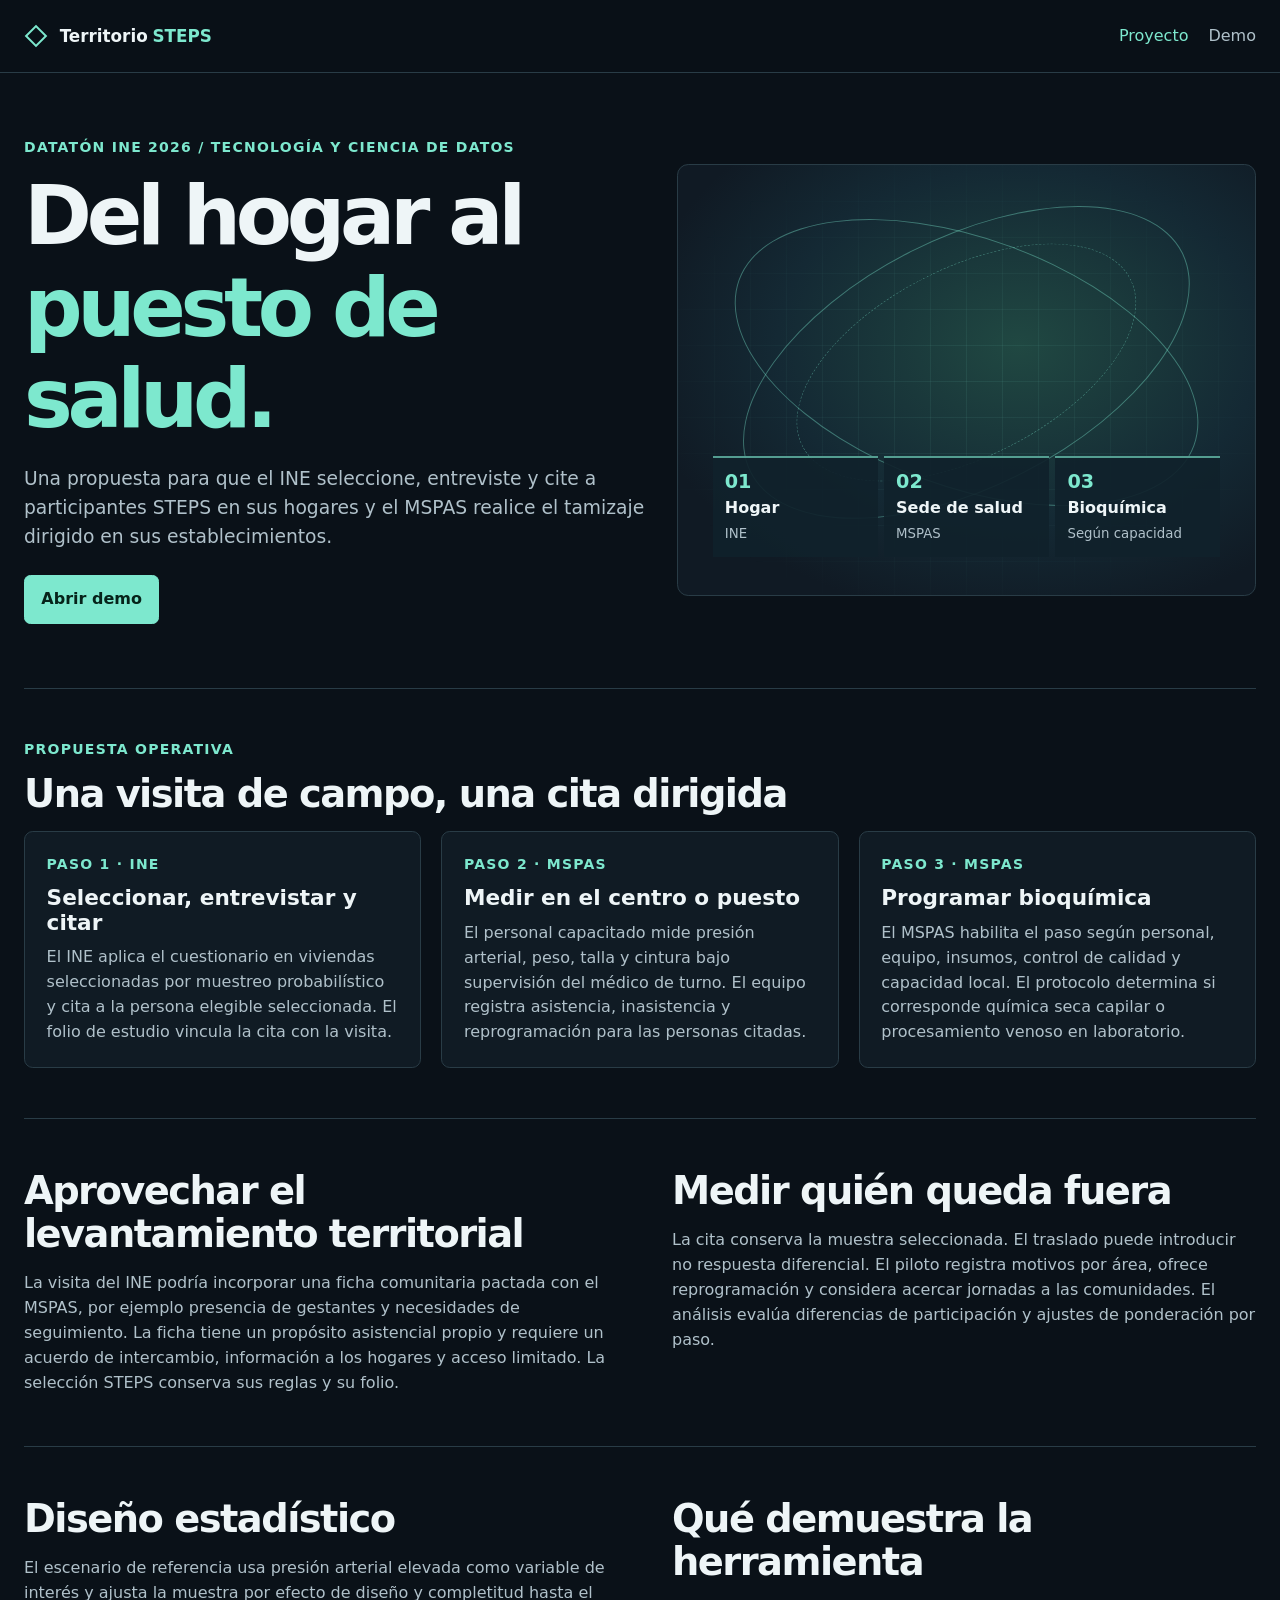
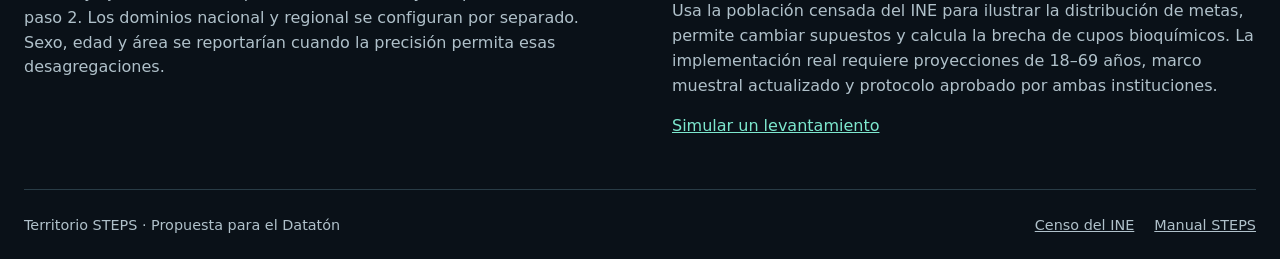
==== index.html @ db604db6 "Implementar prototipo territorial STEPS para el Datatón" ====
<!doctype html>
<html lang="es-GT">
<head>
  <meta charset="utf-8">
  <meta name="viewport" content="width=device-width, initial-scale=1">
  <meta name="description" content="Propuesta de planificación territorial para implementar la encuesta STEPS en Guatemala con el INE y el MSPAS.">
  <title>Territorio STEPS · Proyecto</title>
  <link rel="stylesheet" href="./assets/site.css">
</head>
<body>
  <header class="site-header"><nav class="nav wrap" aria-label="Navegación principal">
    <a class="brand" href="./index.html"><span class="brand-mark" aria-hidden="true"></span>Territorio <strong>STEPS</strong></a>
    <div class="nav-links"><a href="./index.html" aria-current="page">Proyecto</a><a href="./demo.html">Demo</a></div>
  </nav></header>
  <main>
    <section class="hero wrap">
      <div class="hero-copy">
        <p class="eyebrow">Datatón INE 2026 / Tecnología y ciencia de datos</p>
        <h1>Del hogar al<br><em>puesto de salud.</em></h1>
        <p>Una propuesta para que el INE seleccione, entreviste y cite a participantes STEPS en sus hogares y el MSPAS realice el tamizaje dirigido en sus establecimientos.</p>
        <a class="button" href="./demo.html">Abrir demo</a>
      </div>
      <div class="hero-visual" aria-hidden="true">
        <div class="orbit orbit-1"></div><div class="orbit orbit-2"></div><div class="orbit orbit-3"></div>
        <div class="hero-route">
          <div><span>01</span><b>Hogar</b><small>INE</small></div>
          <div><span>02</span><b>Sede de salud</b><small>MSPAS</small></div>
          <div><span>03</span><b>Bioquímica</b><small>Según capacidad</small></div>
        </div>
      </div>
    </section>

    <section class="section wrap" aria-labelledby="flujo">
      <p class="eyebrow">Propuesta operativa</p>
      <h2 id="flujo">Una visita de campo, una cita dirigida</h2>
      <div class="steps">
        <article><p class="eyebrow">Paso 1 · INE</p><h3>Seleccionar, entrevistar y citar</h3><p>El INE aplica el cuestionario en viviendas seleccionadas por muestreo probabilístico y cita a la persona elegible seleccionada. El folio de estudio vincula la cita con la visita.</p></article>
        <article><p class="eyebrow">Paso 2 · MSPAS</p><h3>Medir en el centro o puesto</h3><p>El personal capacitado mide presión arterial, peso, talla y cintura bajo supervisión del médico de turno. El equipo registra asistencia, inasistencia y reprogramación para las personas citadas.</p></article>
        <article><p class="eyebrow">Paso 3 · MSPAS</p><h3>Programar bioquímica</h3><p>El MSPAS habilita el paso según personal, equipo, insumos, control de calidad y capacidad local. El protocolo determina si corresponde química seca capilar o procesamiento venoso en laboratorio.</p></article>
      </div>
    </section>

    <section class="section wrap split" aria-label="Condiciones del piloto">
      <article><h2>Aprovechar el levantamiento territorial</h2><p>La visita del INE podría incorporar una ficha comunitaria pactada con el MSPAS, por ejemplo presencia de gestantes y necesidades de seguimiento. La ficha tiene un propósito asistencial propio y requiere un acuerdo de intercambio, información a los hogares y acceso limitado. La selección STEPS conserva sus reglas y su folio.</p></article>
      <article><h2>Medir quién queda fuera</h2><p>La cita conserva la muestra seleccionada. El traslado puede introducir no respuesta diferencial. El piloto registra motivos por área, ofrece reprogramación y considera acercar jornadas a las comunidades. El análisis evalúa diferencias de participación y ajustes de ponderación por paso.</p></article>
    </section>

    <section class="section wrap split" aria-label="Diseño estadístico y alcance">
      <article><h2>Diseño estadístico</h2><p>El escenario de referencia usa presión arterial elevada como variable de interés y ajusta la muestra por efecto de diseño y completitud hasta el paso 2. Los dominios nacional y regional se configuran por separado. Sexo, edad y área se reportarían cuando la precisión permita esas desagregaciones.</p></article>
      <article><h2>Qué demuestra la herramienta</h2><p>Usa la población censada del INE para ilustrar la distribución de metas, permite cambiar supuestos y calcula la brecha de cupos bioquímicos. La implementación real requiere proyecciones de 18–69 años, marco muestral actualizado y protocolo aprobado por ambas instituciones.</p><a class="text-link" href="./demo.html">Simular un levantamiento</a></article>
    </section>
  </main>
  <footer class="footer wrap"><span>Territorio STEPS · Propuesta para el Datatón</span><div><a href="https://www.ine.gob.gt/censo-poblacion/">Censo del INE</a><a href="https://www.who.int/teams/noncommunicable-diseases/surveillance/systems-tools/steps/manuals">Manual STEPS</a></div></footer>
</body>
</html>
---- assets/site.css ----
:root {
  color-scheme: dark;
  --bg: #0a1118;
  --panel: #101b24;
  --text: #eef5f7;
  --muted: #b0c1ca;
  --accent: #7de8ce;
  --line: #293c46;
  --max: 1240px;
  font: 16px/1.55 "Inter", system-ui, sans-serif;
}
* { box-sizing: border-box; }
[hidden] { display: none !important; }
body { margin: 0; color: var(--text); background: var(--bg); }
a { color: inherit; }
button, input, select { font: inherit; }
button { cursor: pointer; }
button:disabled { opacity: .5; cursor: default; }
:focus-visible { outline: 2px solid var(--accent); outline-offset: 4px; }
.wrap { width: min(var(--max), calc(100% - 3rem)); margin-inline: auto; }
.site-header {
  position: sticky; top: 0; z-index: 2; border-bottom: 1px solid var(--line);
  background: rgb(10 17 24 / .89); backdrop-filter: blur(16px);
}
.nav { min-height: 4.5rem; display: flex; align-items: center; justify-content: space-between; gap: 1rem; }
.brand { display: inline-flex; align-items: center; gap: .3rem; font-size: 1.05rem; font-weight: 600; text-decoration: none; }
.brand strong { color: var(--accent); }
.brand-mark { width: 1rem; height: 1rem; border: 2px solid var(--accent); transform: rotate(45deg); margin-inline: .28rem .65rem; }
.nav-links, .footer div { display: flex; gap: 1.25rem; flex-wrap: wrap; }
.nav-links a { color: var(--muted); text-decoration: none; }
.nav-links a:hover, .nav-links [aria-current], .text-link, .note a { color: var(--accent); }
.hero { display: grid; grid-template-columns: 1fr .92fr; min-height: 34rem; align-items: center; gap: 1.5rem; padding-block: 4rem; }
.hero-copy { z-index: 1; }
.eyebrow { color: var(--accent); text-transform: uppercase; font-size: .875rem; letter-spacing: .09em; font-weight: 700; margin: 0 0 .7rem; }
h1, h2, h3, p { margin-top: 0; }
h1, h2, h3 { line-height: 1.12; }
h1 { font-size: clamp(2.45rem, 6.4vw, 5.65rem); letter-spacing: -.065em; margin-bottom: 1.15rem; }
h1 em { font-style: normal; color: var(--accent); }
h2 { font-size: clamp(1.45rem, 3vw, 2.45rem); letter-spacing: -.04em; margin-bottom: 1rem; }
h3 { font-size: 1.35rem; margin-bottom: .65rem; }
p { color: var(--muted); }
.hero-copy > p:not(.eyebrow) { font-size: 1.17rem; max-width: 40rem; margin-bottom: 1.5rem; }
.button, .secondary {
  display: inline-flex; justify-content: center; align-items: center; font-weight: 700;
  padding: .7rem 1.02rem; min-height: 2.75rem; border-radius: .4rem; text-decoration: none;
}
.button { background: var(--accent); border: 1px solid var(--accent); color: #06231a; }
.button:hover:not(:disabled) { background: #a5f6e3; }
.secondary { border: 1px solid #4b626d; color: var(--text); background: #15232d; font-size: .9rem; }
.secondary:hover, .secondary[aria-pressed="true"] { border-color: var(--accent); color: var(--accent); }
.hero-visual {
  min-height: 27rem; position: relative; overflow: hidden; border-radius: .7rem; border: 1px solid var(--line);
  background: radial-gradient(ellipse at 59% 42%, #204842 0%, #142934 50%, #101a24 79%);
  isolation: isolate;
}
.hero-visual::before {
  position: absolute; inset: 0; content: ""; opacity: .58;
  background-image: linear-gradient(#77d9c42a 1px, transparent 1px), linear-gradient(90deg, #77d9c42a 1px, transparent 1px);
  background-size: 2.25rem 2.25rem;
  mask-image: radial-gradient(ellipse, black, transparent 82%);
}
.orbit { position: absolute; border: 1px solid #7de8ce65; width: 84%; height: 58%; left: 8%; top: 17%; border-radius: 50%; transform: rotate(-27deg); }
.orbit-2 { transform: rotate(20deg); }
.orbit-3 { transform: rotate(-27deg) scale(.76); border-style: dashed; }
.hero-route { position: absolute; inset: auto 6% 9%; display: grid; grid-template-columns: repeat(3, 1fr); gap: .4rem; }
.hero-route > div { display: grid; align-content: start; gap: .2rem; padding: .75rem; border-top: 2px solid #7de8cea0; background: #10212be8; }
.hero-route span { color: var(--accent); font: 700 1.2rem system-ui, sans-serif; }
.hero-route small { color: var(--muted); }
.section { border-top: 1px solid var(--line); padding-block: 3.15rem; }
.steps, .split { display: grid; gap: 1.25rem; }
.steps { grid-template-columns: repeat(3, 1fr); }
.split { grid-template-columns: repeat(2, 1fr); gap: clamp(1.5rem, 5vw, 4rem); }
.steps article { padding: 1.35rem; border: 1px solid var(--line); border-radius: .55rem; background: var(--panel); }
.steps article p:last-child, .split article p:last-child { margin-bottom: 0; }
.footer { padding-block: 1.45rem; border-top: 1px solid var(--line); display: flex; flex-wrap: wrap; justify-content: space-between; gap: .75rem; color: var(--muted); font-size: .9rem; }
.demo { padding-block: 2.5rem 3rem; }
.demo-header { display: flex; align-items: flex-end; justify-content: space-between; gap: 1rem; margin-bottom: 1.35rem; }
.demo-header h1 { font-size: clamp(2.1rem, 5vw, 3.7rem); margin-bottom: .4rem; }
.demo-header p:last-child { margin-bottom: 0; }
.dashboard { display: grid; grid-template-columns: minmax(17rem, .72fr) minmax(0, 1.8fr); align-items: start; gap: 1rem; }
.workspace { display: grid; gap: 1rem; }
.panel { border: 1px solid var(--line); border-radius: .6rem; background: var(--panel); padding: 1.15rem; }
.panel h2 { font-size: 1.5rem; }
.panel-heading { display: flex; justify-content: space-between; align-items: flex-start; gap: .8rem; }
.panel-heading .eyebrow { margin-bottom: .25rem; }
form { display: grid; gap: .85rem; }
form > .secondary { justify-self: start; }
fieldset { min-inline-size: 0; display: grid; gap: .7rem; margin: 0; padding: .7rem; border: 1px solid var(--line); border-radius: .35rem; }
legend { color: var(--accent); padding-inline: .3rem; font-weight: 650; font-size: .9rem; }
label { display: grid; gap: .24rem; font-size: .9rem; }
input, select { width: 100%; min-width: 0; min-height: 2.4rem; border: 1px solid #4b626d; border-radius: .3rem; background: #0a141c; color: var(--text); padding: .4rem .55rem; }
.form-grid { display: grid; grid-template-columns: repeat(auto-fit, minmax(min(7rem, 100%), 1fr)); gap: .6rem; align-items: end; }
.note { font-size: .88rem; margin-bottom: 0; }
.form-error { color: #ffb9ab; margin-bottom: 0; }
.region-grid {
  display: grid; grid-template-columns: repeat(4, minmax(0, 1fr)); gap: .45rem; padding: .8rem;
  grid-template-areas: ". . peten peten" "noroccidente noroccidente norte nororiente"
    "suroccidente central metropolitana nororiente" "suroccidente central suroriente suroriente";
  border-radius: .38rem; border: 1px solid var(--line); margin-bottom: .65rem;
  background: radial-gradient(ellipse at 25% 70%, #1a3737, #0b1923 75%);
}
.region-grid button {
  padding: .55rem .36rem; min-height: 3.4rem; color: var(--text); text-align: left; overflow-wrap: anywhere;
  background: #223943; border: 1px solid #587076; border-radius: .4rem;
}
.region-grid button span { display: block; color: #c6d9dd; font-size: .83rem; }
.region-grid button strong { font-size: .9rem; }
.region-grid button:hover, .region-grid [aria-pressed="true"] { background: #254f49; border-color: var(--accent); }
.metrics { display: grid; grid-template-columns: repeat(3, 1fr); gap: .6rem; margin-top: .85rem; }
.metrics div { display: grid; align-content: start; padding: .65rem; background: #0b151e; border-radius: .35rem; border: 1px solid var(--line); }
.metrics span { color: var(--muted); font-size: .89rem; }
.metrics strong { color: var(--accent); font-size: clamp(1.06rem, 3vw, 1.85rem); overflow-wrap: anywhere; font-variant-numeric: tabular-nums; }
.funnel { padding-left: 0; list-style: none; margin: 1rem 0 .65rem; }
.funnel li { margin-bottom: .38rem; }
.funnel li div { display: flex; justify-content: space-between; align-items: end; gap: .75rem; font-size: .9rem; }
progress { display: block; appearance: none; -webkit-appearance: none; width: 100%; height: .55rem; margin-top: .24rem; border: 0; border-radius: .5rem; overflow: hidden; background: #263843; color: var(--accent); }
progress::-webkit-progress-bar { background: #263843; }
progress::-webkit-progress-value { background: var(--accent); }
progress::-moz-progress-bar { background: var(--accent); }
@media (max-width: 820px) {
  .hero, .dashboard { grid-template-columns: 1fr; }
  .hero { min-height: auto; }
  .hero-visual { min-height: 18rem; }
  .steps { grid-template-columns: 1fr; }
}
@media (max-width: 520px) {
  .wrap { width: calc(100% - 1.5rem); }
  .hero, .section { padding-block: 2.2rem; }
  .split { grid-template-columns: 1fr; }
  .demo-header { align-items: flex-start; flex-direction: column; }
  .panel-heading { flex-wrap: wrap; }
  .region-grid { padding: .45rem; grid-template-columns: repeat(2, minmax(0, 1fr)); grid-template-areas: "peten peten" "noroccidente norte" "suroccidente nororiente" "central metropolitana" "suroriente suroriente"; }
  .nav-links { gap: .7rem; }
  .hero-route > div { padding: .48rem; }
}
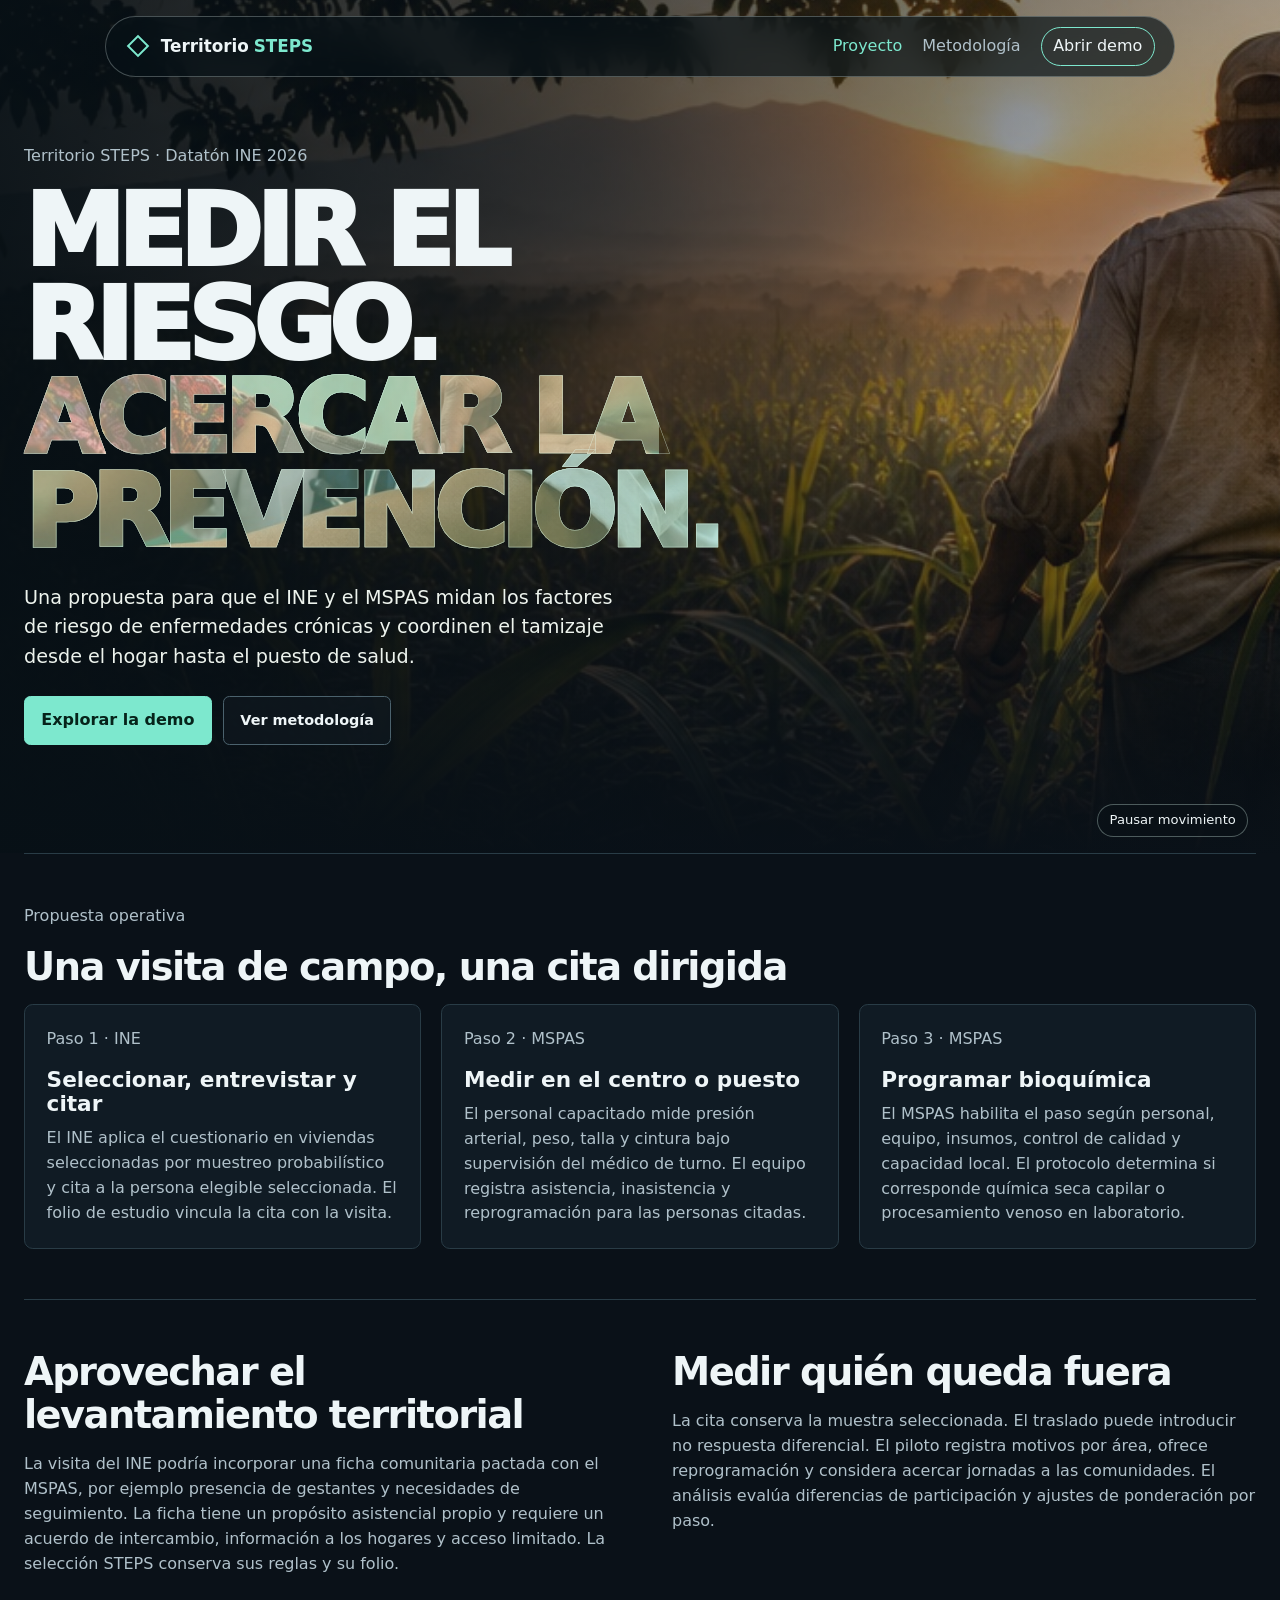
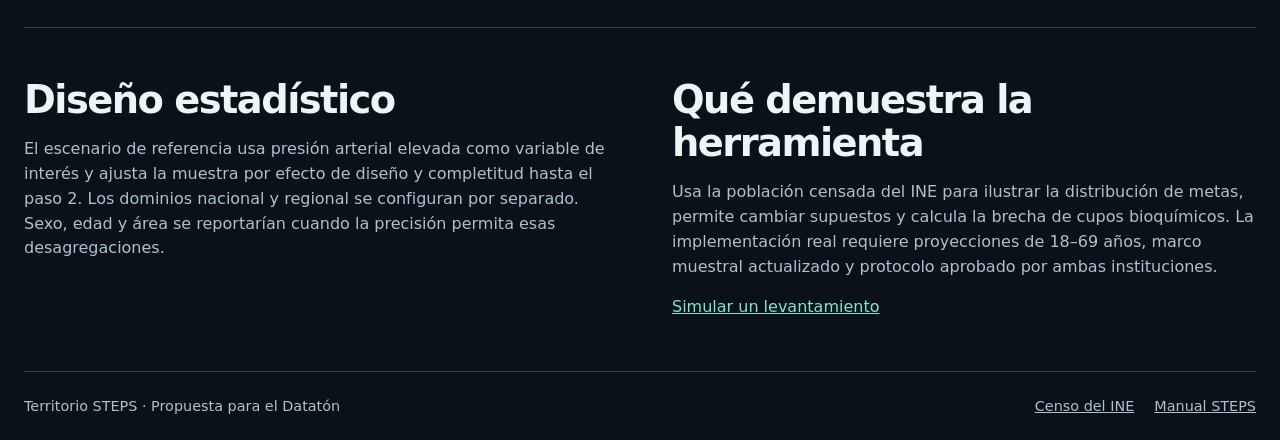
==== commit a6f2f9cc: "Actualizar portada animada y mapa regional interactivo" ====
--- a/index.html
+++ b/index.html
@@ -6,28 +6,24 @@
   <meta name="description" content="Propuesta de planificación territorial para implementar la encuesta STEPS en Guatemala con el INE y el MSPAS.">
   <title>Territorio STEPS · Proyecto</title>
   <link rel="stylesheet" href="./assets/site.css">
+  <link rel="preload" as="image" href="./assets/hero-field.jpg">
+  <script src="./assets/landing.js" defer></script>
 </head>
-<body>
+<body class="landing">
   <header class="site-header"><nav class="nav wrap" aria-label="Navegación principal">
     <a class="brand" href="./index.html"><span class="brand-mark" aria-hidden="true"></span>Territorio <strong>STEPS</strong></a>
-    <div class="nav-links"><a href="./index.html" aria-current="page">Proyecto</a><a href="./demo.html">Demo</a></div>
+    <div class="nav-links"><a href="./index.html" aria-current="page">Proyecto</a><a href="#flujo">Metodología</a><a class="nav-cta" href="./demo.html">Abrir demo</a></div>
   </nav></header>
   <main>
-    <section class="hero wrap">
-      <div class="hero-copy">
-        <p class="eyebrow">Datatón INE 2026 / Tecnología y ciencia de datos</p>
-        <h1>Del hogar al<br><em>puesto de salud.</em></h1>
-        <p>Una propuesta para que el INE seleccione, entreviste y cite a participantes STEPS en sus hogares y el MSPAS realice el tamizaje dirigido en sus establecimientos.</p>
-        <a class="button" href="./demo.html">Abrir demo</a>
+    <section class="hero" aria-labelledby="hero-title">
+      <div class="hero-scene" aria-hidden="true"></div>
+      <div class="hero-copy wrap">
+        <p class="eyebrow">Territorio STEPS · Datatón INE 2026</p>
+        <h1 id="hero-title">Medir el riesgo.<br><em>Acercar la prevención.</em></h1>
+        <p>Una propuesta para que el INE y el MSPAS midan los factores de riesgo de enfermedades crónicas y coordinen el tamizaje desde el hogar hasta el puesto de salud.</p>
+        <div class="hero-actions"><a class="button" href="./demo.html">Explorar la demo</a><a class="secondary" href="#flujo">Ver metodología</a></div>
       </div>
-      <div class="hero-visual" aria-hidden="true">
-        <div class="orbit orbit-1"></div><div class="orbit orbit-2"></div><div class="orbit orbit-3"></div>
-        <div class="hero-route">
-          <div><span>01</span><b>Hogar</b><small>INE</small></div>
-          <div><span>02</span><b>Sede de salud</b><small>MSPAS</small></div>
-          <div><span>03</span><b>Bioquímica</b><small>Según capacidad</small></div>
-        </div>
-      </div>
+      <button class="motion-toggle" type="button" aria-pressed="false">Pausar movimiento</button>
     </section>
 
     <section class="section wrap" aria-labelledby="flujo">
--- a/assets/site.css
+++ b/assets/site.css
@@ -29,13 +29,9 @@
 .nav-links, .footer div { display: flex; gap: 1.25rem; flex-wrap: wrap; }
 .nav-links a { color: var(--muted); text-decoration: none; }
 .nav-links a:hover, .nav-links [aria-current], .text-link, .note a { color: var(--accent); }
-.hero { display: grid; grid-template-columns: 1fr .92fr; min-height: 34rem; align-items: center; gap: 1.5rem; padding-block: 4rem; }
-.hero-copy { z-index: 1; }
-.eyebrow { color: var(--accent); text-transform: uppercase; font-size: .875rem; letter-spacing: .09em; font-weight: 700; margin: 0 0 .7rem; }
 h1, h2, h3, p { margin-top: 0; }
 h1, h2, h3 { line-height: 1.12; }
 h1 { font-size: clamp(2.45rem, 6.4vw, 5.65rem); letter-spacing: -.065em; margin-bottom: 1.15rem; }
-h1 em { font-style: normal; color: var(--accent); }
 h2 { font-size: clamp(1.45rem, 3vw, 2.45rem); letter-spacing: -.04em; margin-bottom: 1rem; }
 h3 { font-size: 1.35rem; margin-bottom: .65rem; }
 p { color: var(--muted); }
@@ -48,24 +44,57 @@
 .button:hover:not(:disabled) { background: #a5f6e3; }
 .secondary { border: 1px solid #4b626d; color: var(--text); background: #15232d; font-size: .9rem; }
 .secondary:hover, .secondary[aria-pressed="true"] { border-color: var(--accent); color: var(--accent); }
-.hero-visual {
-  min-height: 27rem; position: relative; overflow: hidden; border-radius: .7rem; border: 1px solid var(--line);
-  background: radial-gradient(ellipse at 59% 42%, #204842 0%, #142934 50%, #101a24 79%);
-  isolation: isolate;
+.landing .site-header {
+  position: fixed; inset: 1rem 0 auto; background: transparent; border: 0; backdrop-filter: none;
 }
-.hero-visual::before {
-  position: absolute; inset: 0; content: ""; opacity: .58;
-  background-image: linear-gradient(#77d9c42a 1px, transparent 1px), linear-gradient(90deg, #77d9c42a 1px, transparent 1px);
-  background-size: 2.25rem 2.25rem;
-  mask-image: radial-gradient(ellipse, black, transparent 82%);
+.landing .nav {
+  width: min(1070px, calc(100% - 2rem)); min-height: 3.8rem; padding-inline: 1.2rem;
+  border: 1px solid #e7f6f245; border-radius: 3rem; background: #071117ac; backdrop-filter: blur(16px);
 }
-.orbit { position: absolute; border: 1px solid #7de8ce65; width: 84%; height: 58%; left: 8%; top: 17%; border-radius: 50%; transform: rotate(-27deg); }
-.orbit-2 { transform: rotate(20deg); }
-.orbit-3 { transform: rotate(-27deg) scale(.76); border-style: dashed; }
-.hero-route { position: absolute; inset: auto 6% 9%; display: grid; grid-template-columns: repeat(3, 1fr); gap: .4rem; }
-.hero-route > div { display: grid; align-content: start; gap: .2rem; padding: .75rem; border-top: 2px solid #7de8cea0; background: #10212be8; }
-.hero-route span { color: var(--accent); font: 700 1.2rem system-ui, sans-serif; }
-.hero-route small { color: var(--muted); }
+.nav-cta { border: 1px solid var(--accent); color: var(--text) !important; padding: .36rem .72rem; border-radius: 2rem; }
+.landing .nav-links { align-items: center; }
+.hero {
+  display: flex; align-items: flex-end; min-height: 90svh; position: relative; isolation: isolate;
+  overflow: hidden; padding-block: 9rem clamp(5.5rem, 12vh, 9rem); background: #121c19;
+}
+.hero-scene {
+  position: absolute; z-index: -2; inset: -5%; background: #4a4830 url('./hero-field.jpg') 63% center / cover no-repeat;
+  animation: landscape-drift 24s ease-in-out infinite alternate;
+}
+.hero::before {
+  content: ""; position: absolute; z-index: -1; inset: 0;
+  background: linear-gradient(90deg, #071016e8 0%, #0810179e 47%, #08101725 100%),
+    linear-gradient(0deg, #0a1118 0%, transparent 52%, #07101744 100%);
+}
+.hero h1 {
+  font-weight: 1000; text-transform: uppercase; font-size: clamp(2.45rem, 7.8vw, 7.1rem);
+  line-height: .94; letter-spacing: -.064em; margin-bottom: 1.4rem; max-width: 12ch;
+}
+.hero h1 em { font-style: normal; color: #a3e6cb; }
+@supports (background-clip: text) or (-webkit-background-clip: text) {
+  .hero h1 em {
+    background: linear-gradient(100deg, #fff8d48a, #69f0c84d), url('./hero-clinic.jpg') 62% 42% / 140% auto no-repeat, #a3e6cb;
+    -webkit-background-clip: text; background-clip: text; color: transparent;
+    -webkit-text-stroke: .5px #e8fff0a0;
+    animation: title-drift 18s ease-in-out infinite alternate;
+  }
+}
+.hero-copy > p:not(.eyebrow) { color: #edf3ed; font-size: clamp(1rem, 2vw, 1.2rem); max-width: 38rem; margin-bottom: 1.5rem; }
+.hero-actions { display: flex; gap: .7rem; flex-wrap: wrap; }
+.hero-actions .secondary { background: #101820aa; }
+.motion-toggle {
+  position: absolute; bottom: 1rem; right: clamp(.75rem, 3vw, 2rem);
+  border: 1px solid #9aada97a; border-radius: 2rem; padding: .33rem .7rem; background: #0a1118a8;
+  color: var(--text); font-size: .82rem;
+}
+.motion-paused .hero-scene, .motion-paused h1 em { animation-play-state: paused; }
+@keyframes landscape-drift { from { transform: scale(1); } to { transform: scale(1.13) translate(-1.5%, .5%); } }
+@keyframes title-drift { from { background-position: 0 0, 62% 39%, 0 0; } to { background-position: 0 0, 25% 67%, 0 0; } }
+@media (prefers-reduced-motion: reduce) {
+  .hero-scene, .hero h1 em { animation: none; }
+  .motion-toggle { display: none; }
+}
+.landing #flujo { scroll-margin-top: 5rem; }
 .section { border-top: 1px solid var(--line); padding-block: 3.15rem; }
 .steps, .split { display: grid; gap: 1.25rem; }
 .steps { grid-template-columns: repeat(3, 1fr); }
@@ -92,19 +121,30 @@
 .form-grid { display: grid; grid-template-columns: repeat(auto-fit, minmax(min(7rem, 100%), 1fr)); gap: .6rem; align-items: end; }
 .note { font-size: .88rem; margin-bottom: 0; }
 .form-error { color: #ffb9ab; margin-bottom: 0; }
-.region-grid {
-  display: grid; grid-template-columns: repeat(4, minmax(0, 1fr)); gap: .45rem; padding: .8rem;
-  grid-template-areas: ". . peten peten" "noroccidente noroccidente norte nororiente"
-    "suroccidente central metropolitana nororiente" "suroccidente central suroriente suroriente";
-  border-radius: .38rem; border: 1px solid var(--line); margin-bottom: .65rem;
-  background: radial-gradient(ellipse at 25% 70%, #1a3737, #0b1923 75%);
+.map-layout { display: grid; grid-template-columns: minmax(0, 1fr) minmax(8.5rem, .44fr); gap: .65rem; margin-bottom: .65rem; }
+.map-surface {
+  display: grid; align-items: center; min-width: 0; overflow: hidden; padding: .45rem;
+  border: 1px solid var(--line); border-radius: .45rem;
+  background: radial-gradient(ellipse, #213a43, #0b1923 76%);
 }
+#region-map { display: block; width: 100%; height: auto; }
+#map-depth { fill: #29434e; stroke: #29434e; stroke-width: 2; }
+.map-region { cursor: pointer; outline: none; }
+.map-region path { fill: url('#region-fill'); stroke: #163239; stroke-width: 1.5; stroke-linejoin: round; }
+.map-region text {
+  fill: #10242b; font-size: 17px; font-weight: 800; text-anchor: middle;
+  dominant-baseline: central; pointer-events: none;
+}
+.map-region:hover path, .map-region:focus-visible path { fill: #c3efdb; stroke: #173a39; stroke-width: 2.5; }
+.map-region[aria-pressed="true"] path { fill: #7de8ce; stroke: #eafff8; stroke-width: 2; }
+.region-grid { display: grid; gap: .33rem; align-content: center; }
 .region-grid button {
-  padding: .55rem .36rem; min-height: 3.4rem; color: var(--text); text-align: left; overflow-wrap: anywhere;
-  background: #223943; border: 1px solid #587076; border-radius: .4rem;
+  display: flex; align-items: center; gap: .45rem; padding: .33rem .45rem; min-height: 2.2rem;
+  color: var(--text); text-align: left; overflow-wrap: anywhere;
+  background: #162833; border: 1px solid #405a63; border-radius: .35rem;
 }
-.region-grid button span { display: block; color: #c6d9dd; font-size: .83rem; }
-.region-grid button strong { font-size: .9rem; }
+.region-grid button span { flex: 0 0 2ch; color: #c6d9dd; font-size: .8rem; }
+.region-grid button strong { font-size: .85rem; }
 .region-grid button:hover, .region-grid [aria-pressed="true"] { background: #254f49; border-color: var(--accent); }
 .metrics { display: grid; grid-template-columns: repeat(3, 1fr); gap: .6rem; margin-top: .85rem; }
 .metrics div { display: grid; align-content: start; padding: .65rem; background: #0b151e; border-radius: .35rem; border: 1px solid var(--line); }
@@ -118,18 +158,19 @@
 progress::-webkit-progress-value { background: var(--accent); }
 progress::-moz-progress-bar { background: var(--accent); }
 @media (max-width: 820px) {
-  .hero, .dashboard { grid-template-columns: 1fr; }
-  .hero { min-height: auto; }
-  .hero-visual { min-height: 18rem; }
+  .dashboard { grid-template-columns: 1fr; }
   .steps { grid-template-columns: 1fr; }
 }
 @media (max-width: 520px) {
   .wrap { width: calc(100% - 1.5rem); }
-  .hero, .section { padding-block: 2.2rem; }
+  .section { padding-block: 2.2rem; }
+  .hero { min-height: 84svh; padding-block: 7rem 5rem; }
+  .hero-scene { background-position: 65% center; }
+  .landing .nav-links a:not(.nav-cta) { display: none; }
   .split { grid-template-columns: 1fr; }
   .demo-header { align-items: flex-start; flex-direction: column; }
   .panel-heading { flex-wrap: wrap; }
-  .region-grid { padding: .45rem; grid-template-columns: repeat(2, minmax(0, 1fr)); grid-template-areas: "peten peten" "noroccidente norte" "suroccidente nororiente" "central metropolitana" "suroriente suroriente"; }
+  .map-layout { grid-template-columns: 1fr; }
+  .region-grid { grid-template-columns: repeat(2, minmax(0, 1fr)); }
   .nav-links { gap: .7rem; }
-  .hero-route > div { padding: .48rem; }
 }
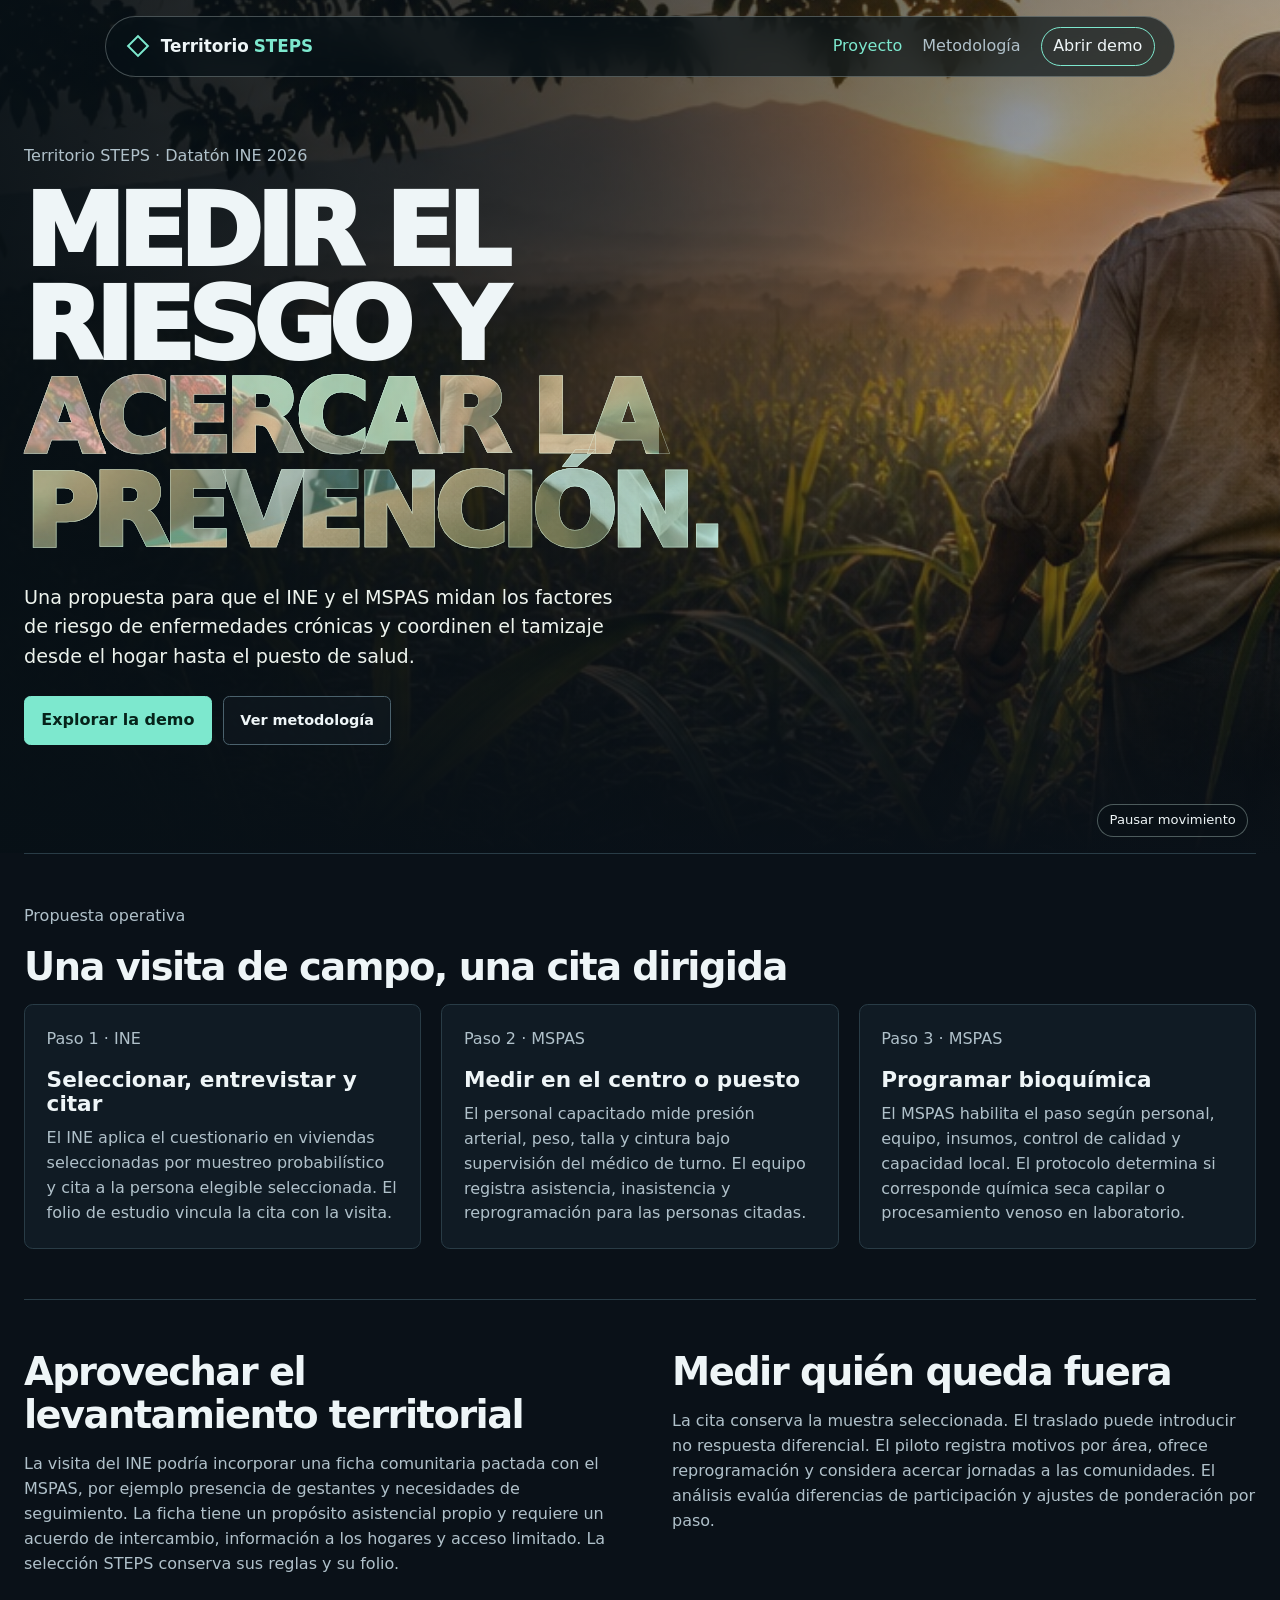
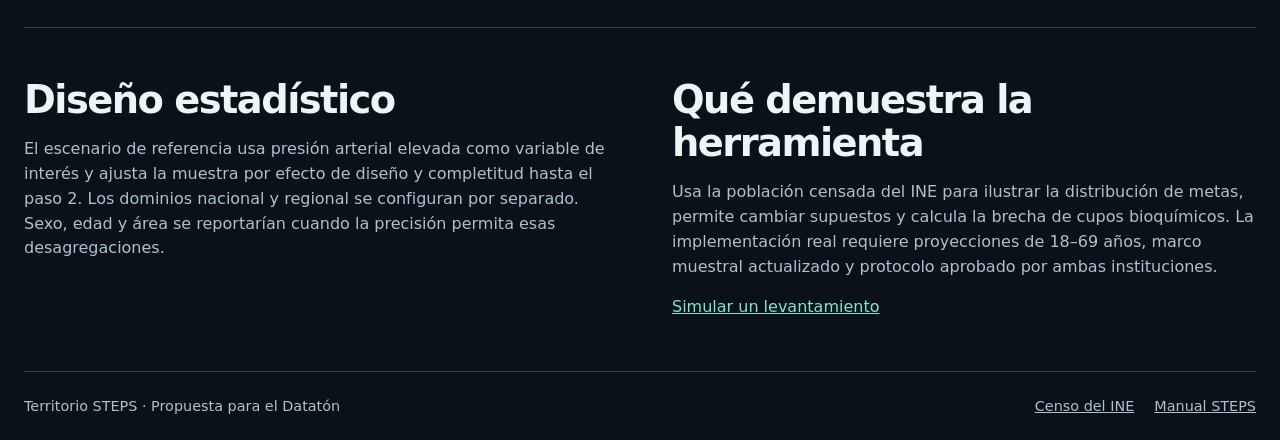
==== commit 8ee8e70f: "Actualizar el mensaje de bienvenida" ====
--- a/index.html
+++ b/index.html
@@ -19,7 +19,7 @@
       <div class="hero-scene" aria-hidden="true"></div>
       <div class="hero-copy wrap">
         <p class="eyebrow">Territorio STEPS · Datatón INE 2026</p>
-        <h1 id="hero-title">Medir el riesgo.<br><em>Acercar la prevención.</em></h1>
+        <h1 id="hero-title">Medir el riesgo y <br><em>acercar la prevención.</em></h1>
         <p>Una propuesta para que el INE y el MSPAS midan los factores de riesgo de enfermedades crónicas y coordinen el tamizaje desde el hogar hasta el puesto de salud.</p>
         <div class="hero-actions"><a class="button" href="./demo.html">Explorar la demo</a><a class="secondary" href="#flujo">Ver metodología</a></div>
       </div>
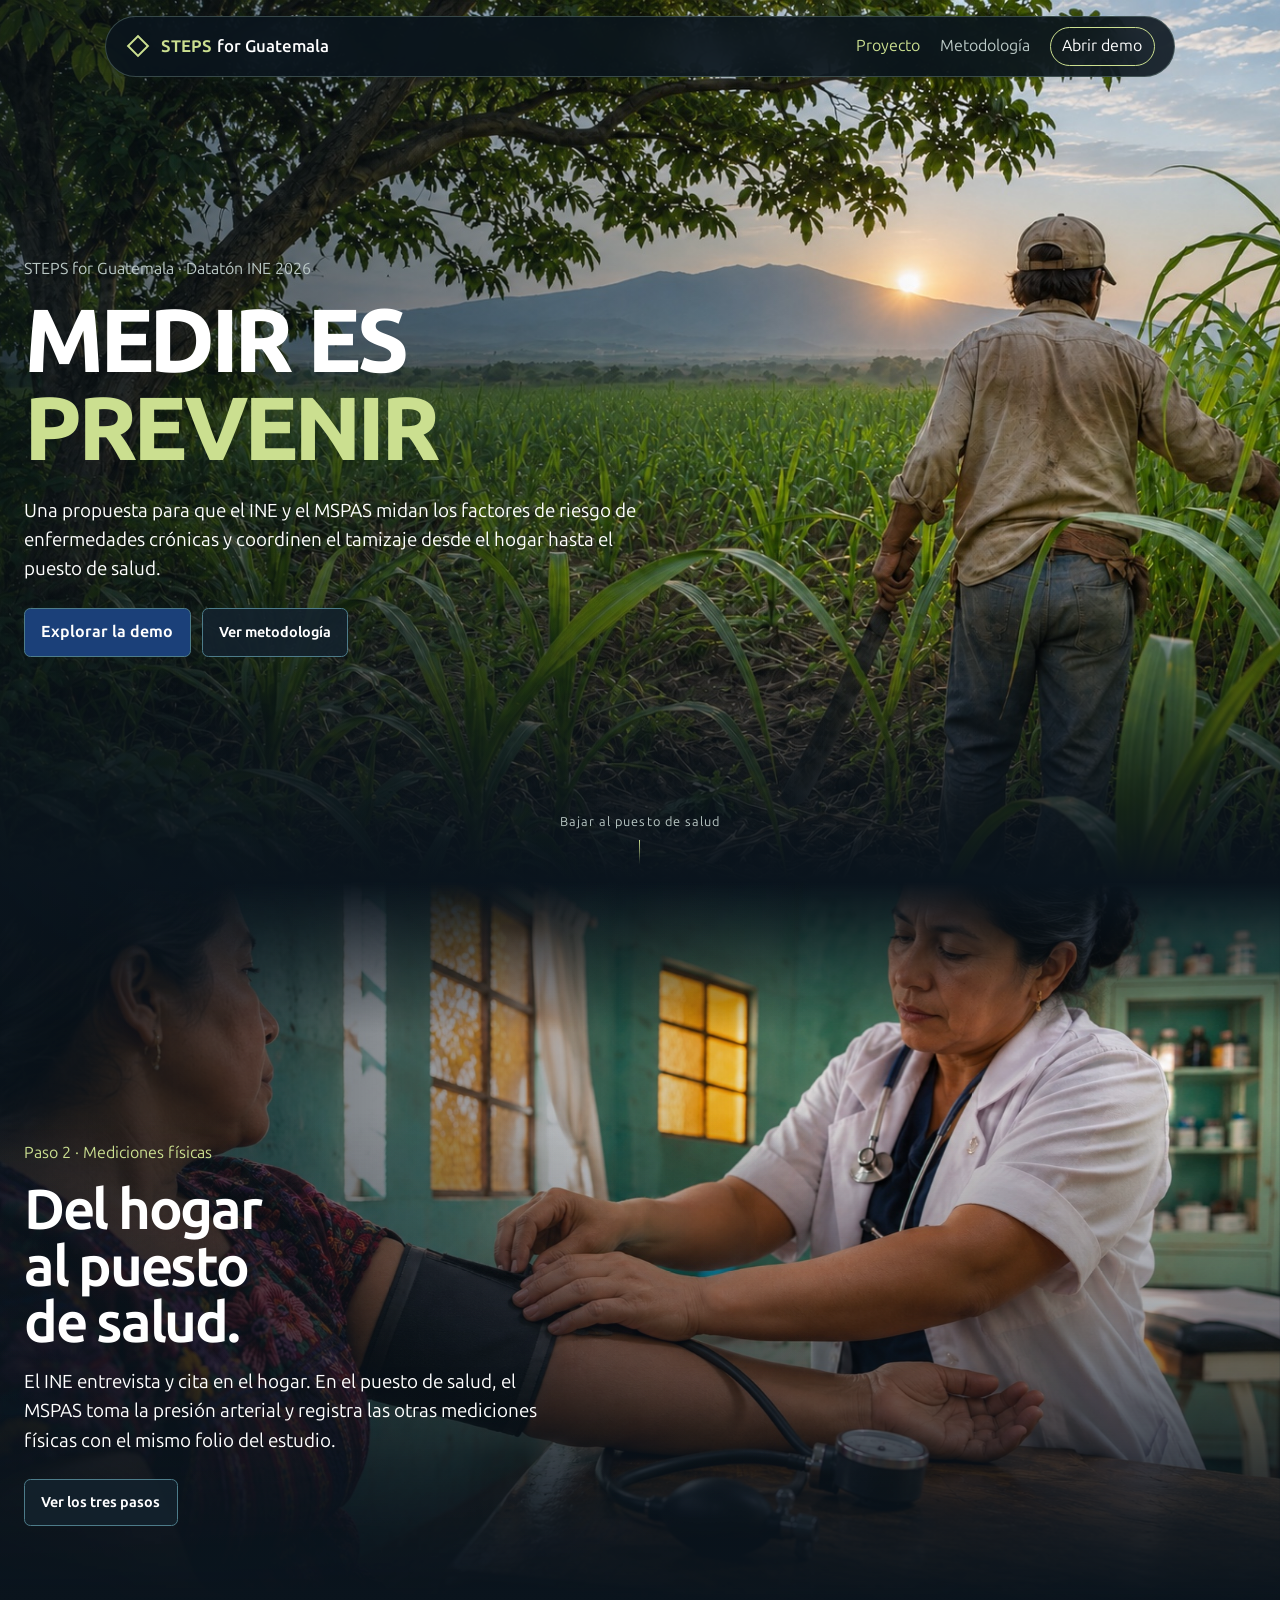
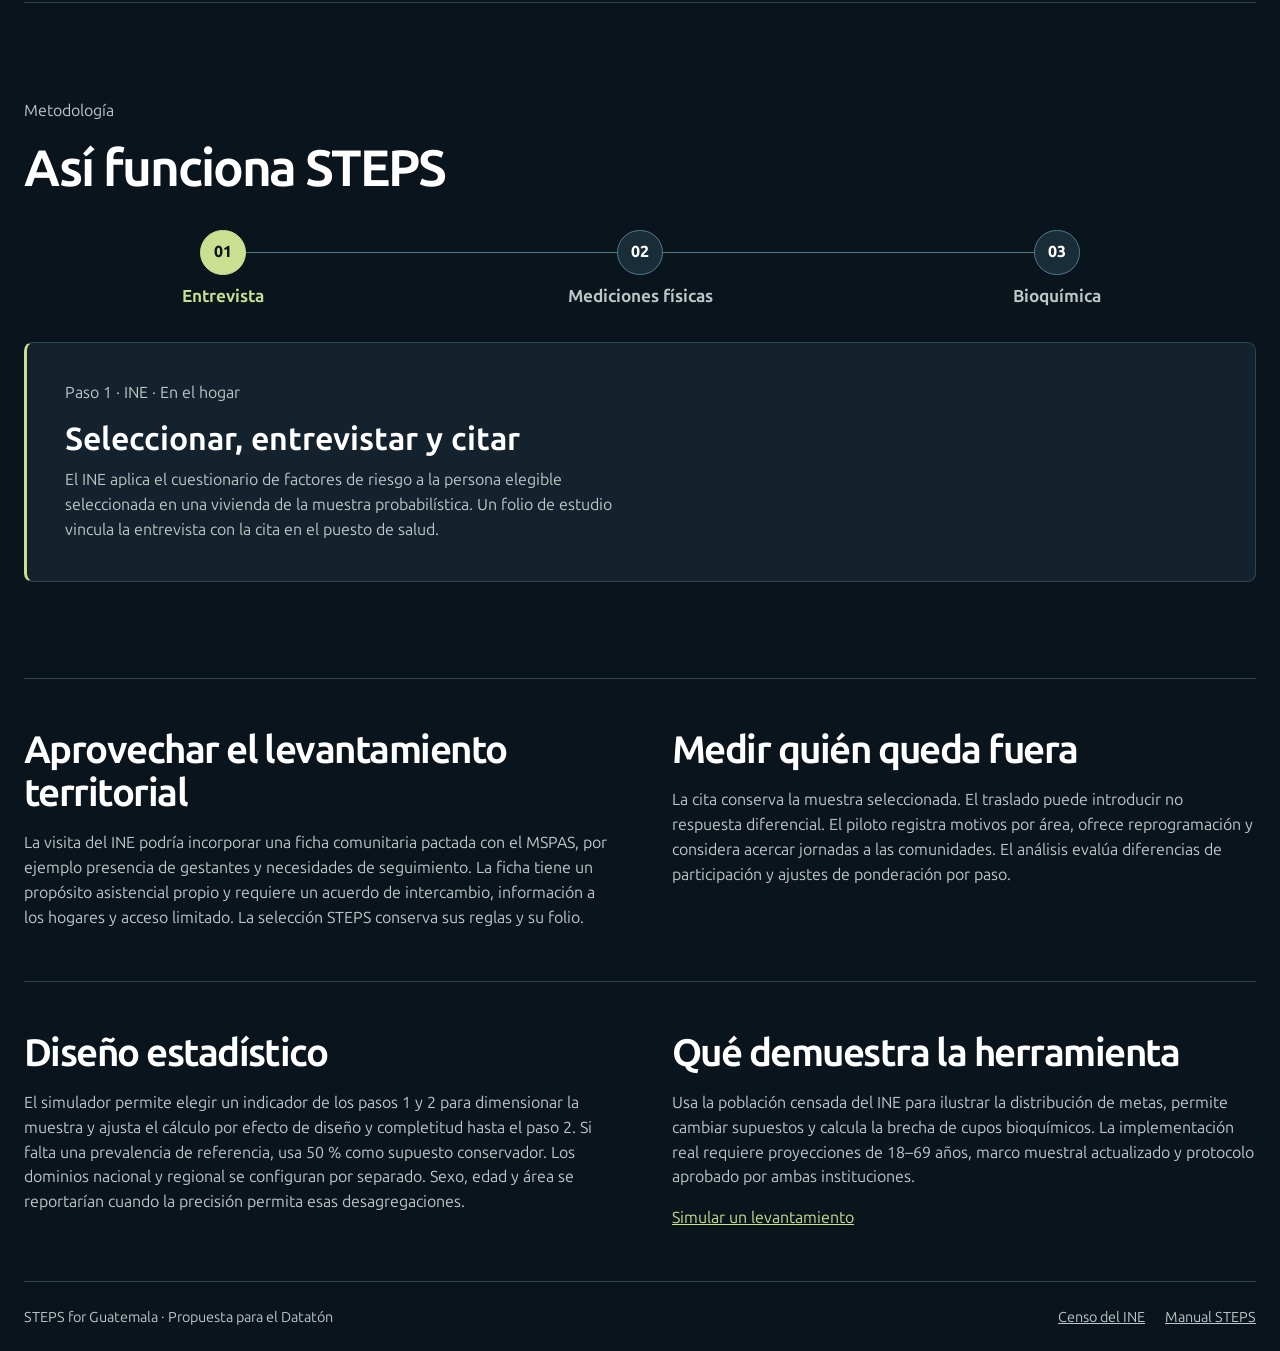
==== commit 437b3ee8: "Actualizar la demo territorial y el catálogo de establecimientos de salud" ====
--- a/index.html
+++ b/index.html
@@ -4,35 +4,62 @@
   <meta charset="utf-8">
   <meta name="viewport" content="width=device-width, initial-scale=1">
   <meta name="description" content="Propuesta de planificación territorial para implementar la encuesta STEPS en Guatemala con el INE y el MSPAS.">
-  <title>Territorio STEPS · Proyecto</title>
+  <title>STEPS for Guatemala · Proyecto</title>
   <link rel="stylesheet" href="./assets/site.css">
   <link rel="preload" as="image" href="./assets/hero-field.jpg">
   <script src="./assets/landing.js" defer></script>
 </head>
 <body class="landing">
   <header class="site-header"><nav class="nav wrap" aria-label="Navegación principal">
-    <a class="brand" href="./index.html"><span class="brand-mark" aria-hidden="true"></span>Territorio <strong>STEPS</strong></a>
+    <a class="brand" href="./index.html"><span class="brand-mark" aria-hidden="true"></span><strong>STEPS</strong> for Guatemala</a>
     <div class="nav-links"><a href="./index.html" aria-current="page">Proyecto</a><a href="#flujo">Metodología</a><a class="nav-cta" href="./demo.html">Abrir demo</a></div>
   </nav></header>
   <main>
     <section class="hero" aria-labelledby="hero-title">
-      <div class="hero-scene" aria-hidden="true"></div>
+      <img class="scene-photo" src="./assets/hero-field.jpg" alt="" fetchpriority="high">
       <div class="hero-copy wrap">
-        <p class="eyebrow">Territorio STEPS · Datatón INE 2026</p>
-        <h1 id="hero-title">Medir el riesgo y <br><em>acercar la prevención.</em></h1>
+        <p class="eyebrow">STEPS for Guatemala · Datatón INE 2026</p>
+        <h1 id="hero-title">Medir es<br> <em>prevenir</em></h1>
         <p>Una propuesta para que el INE y el MSPAS midan los factores de riesgo de enfermedades crónicas y coordinen el tamizaje desde el hogar hasta el puesto de salud.</p>
         <div class="hero-actions"><a class="button" href="./demo.html">Explorar la demo</a><a class="secondary" href="#flujo">Ver metodología</a></div>
       </div>
-      <button class="motion-toggle" type="button" aria-pressed="false">Pausar movimiento</button>
+      <a class="scene-next" href="#puesto">Bajar al puesto de salud</a>
     </section>
 
-    <section class="section wrap" aria-labelledby="flujo">
-      <p class="eyebrow">Propuesta operativa</p>
-      <h2 id="flujo">Una visita de campo, una cita dirigida</h2>
-      <div class="steps">
-        <article><p class="eyebrow">Paso 1 · INE</p><h3>Seleccionar, entrevistar y citar</h3><p>El INE aplica el cuestionario en viviendas seleccionadas por muestreo probabilístico y cita a la persona elegible seleccionada. El folio de estudio vincula la cita con la visita.</p></article>
-        <article><p class="eyebrow">Paso 2 · MSPAS</p><h3>Medir en el centro o puesto</h3><p>El personal capacitado mide presión arterial, peso, talla y cintura bajo supervisión del médico de turno. El equipo registra asistencia, inasistencia y reprogramación para las personas citadas.</p></article>
-        <article><p class="eyebrow">Paso 3 · MSPAS</p><h3>Programar bioquímica</h3><p>El MSPAS habilita el paso según personal, equipo, insumos, control de calidad y capacidad local. El protocolo determina si corresponde química seca capilar o procesamiento venoso en laboratorio.</p></article>
+    <section id="puesto" class="clinic-scene" aria-labelledby="puesto-title">
+      <img class="clinic-photo" src="./assets/hero-clinic.jpg" width="1672" height="941" alt="Una profesional de salud ajusta el brazalete de presión arterial en el brazo de una paciente." loading="lazy">
+      <div class="clinic-copy wrap">
+        <p class="eyebrow">Paso 2 · Mediciones físicas</p>
+        <h2 id="puesto-title">Del hogar al puesto de salud.</h2>
+        <p>El INE entrevista y cita en el hogar. En el puesto de salud, el MSPAS toma la presión arterial y registra las otras mediciones físicas con el mismo folio del estudio.</p>
+        <a class="secondary" href="#flujo">Ver los tres pasos</a>
+      </div>
+    </section>
+
+    <section id="flujo" class="section wrap methodology" aria-labelledby="flujo-title">
+      <p class="eyebrow">Metodología</p>
+      <h2 id="flujo-title">Así funciona STEPS</h2>
+      <div class="step-track" aria-label="Pasos de la metodología STEPS" hidden>
+        <button type="button" id="step-tab-1" aria-controls="step-panel-1"><span>01</span><strong>Entrevista</strong></button>
+        <button type="button" id="step-tab-2" aria-controls="step-panel-2"><span>02</span><strong>Mediciones físicas</strong></button>
+        <button type="button" id="step-tab-3" aria-controls="step-panel-3"><span>03</span><strong>Bioquímica</strong></button>
+      </div>
+      <div class="step-content">
+        <article id="step-panel-1" class="step-panel">
+          <p class="eyebrow">Paso 1 · INE · En el hogar</p>
+          <h3>Seleccionar, entrevistar y citar</h3>
+          <p>El INE aplica el cuestionario de factores de riesgo a la persona elegible seleccionada en una vivienda de la muestra probabilística. Un folio de estudio vincula la entrevista con la cita en el puesto de salud.</p>
+        </article>
+        <article id="step-panel-2" class="step-panel">
+          <p class="eyebrow">Paso 2 · MSPAS · En el puesto de salud</p>
+          <h3>Tomar las mediciones físicas</h3>
+          <p>Personal capacitado mide presión arterial, peso, talla y cintura bajo supervisión del médico de turno. El equipo registra la asistencia y, cuando corresponde, ofrece una nueva cita a las personas que no pudieron llegar.</p>
+        </article>
+        <article id="step-panel-3" class="step-panel">
+          <p class="eyebrow">Paso 3 · MSPAS · Según capacidad local</p>
+          <h3>Programar las mediciones bioquímicas</h3>
+          <p>El MSPAS estima los cupos según la disponibilidad de personal, equipo, insumos y control de calidad. El protocolo define si se utiliza química seca capilar o procesamiento venoso en laboratorio.</p>
+        </article>
       </div>
     </section>
 
@@ -42,10 +69,10 @@
     </section>
 
     <section class="section wrap split" aria-label="Diseño estadístico y alcance">
-      <article><h2>Diseño estadístico</h2><p>El escenario de referencia usa presión arterial elevada como variable de interés y ajusta la muestra por efecto de diseño y completitud hasta el paso 2. Los dominios nacional y regional se configuran por separado. Sexo, edad y área se reportarían cuando la precisión permita esas desagregaciones.</p></article>
+      <article><h2>Diseño estadístico</h2><p>El simulador permite elegir un indicador de los pasos 1 y 2 para dimensionar la muestra y ajusta el cálculo por efecto de diseño y completitud hasta el paso 2. Si falta una prevalencia de referencia, usa 50 % como supuesto conservador. Los dominios nacional y regional se configuran por separado. Sexo, edad y área se reportarían cuando la precisión permita esas desagregaciones.</p></article>
       <article><h2>Qué demuestra la herramienta</h2><p>Usa la población censada del INE para ilustrar la distribución de metas, permite cambiar supuestos y calcula la brecha de cupos bioquímicos. La implementación real requiere proyecciones de 18–69 años, marco muestral actualizado y protocolo aprobado por ambas instituciones.</p><a class="text-link" href="./demo.html">Simular un levantamiento</a></article>
     </section>
   </main>
-  <footer class="footer wrap"><span>Territorio STEPS · Propuesta para el Datatón</span><div><a href="https://www.ine.gob.gt/censo-poblacion/">Censo del INE</a><a href="https://www.who.int/teams/noncommunicable-diseases/surveillance/systems-tools/steps/manuals">Manual STEPS</a></div></footer>
+  <footer class="footer wrap"><span>STEPS for Guatemala · Propuesta para el Datatón</span><div><a href="https://www.ine.gob.gt/censo-poblacion/">Censo del INE</a><a href="https://www.who.int/teams/noncommunicable-diseases/surveillance/systems-tools/steps/manuals">Manual STEPS</a></div></footer>
 </body>
 </html>
--- a/assets/site.css
+++ b/assets/site.css
@@ -1,13 +1,26 @@
+@font-face {
+  font-family: "Ubuntu Sans";
+  src: url("./ubuntu-sans.ttf") format("truetype");
+  font-style: normal;
+  font-weight: 100 800;
+  font-display: swap;
+}
 :root {
   color-scheme: dark;
-  --bg: #0a1118;
-  --panel: #101b24;
-  --text: #eef5f7;
-  --muted: #b0c1ca;
-  --accent: #7de8ce;
-  --line: #293c46;
+  --navy: #1b4079;
+  --blue-gray: #4d7c8a;
+  --muted-green: #7f9c96;
+  --sage: #8fad88;
+  --accent: #cbdf90;
+  --bg: #0a141d;
+  --panel: #13222d;
+  --surface: #192d39;
+  --text: #fff;
+  --muted: #bbc9c6;
+  --ink: #0a141d;
+  --line: #314650;
   --max: 1240px;
-  font: 16px/1.55 "Inter", system-ui, sans-serif;
+  font: 16px/1.55 "Ubuntu Sans", system-ui, sans-serif;
 }
 * { box-sizing: border-box; }
 [hidden] { display: none !important; }
@@ -20,7 +33,7 @@
 .wrap { width: min(var(--max), calc(100% - 3rem)); margin-inline: auto; }
 .site-header {
   position: sticky; top: 0; z-index: 2; border-bottom: 1px solid var(--line);
-  background: rgb(10 17 24 / .89); backdrop-filter: blur(16px);
+  background: rgb(10 20 29 / .89); backdrop-filter: blur(16px);
 }
 .nav { min-height: 4.5rem; display: flex; align-items: center; justify-content: space-between; gap: 1rem; }
 .brand { display: inline-flex; align-items: center; gap: .3rem; font-size: 1.05rem; font-weight: 600; text-decoration: none; }
@@ -35,72 +48,110 @@
 h2 { font-size: clamp(1.45rem, 3vw, 2.45rem); letter-spacing: -.04em; margin-bottom: 1rem; }
 h3 { font-size: 1.35rem; margin-bottom: .65rem; }
 p { color: var(--muted); }
-.hero-copy > p:not(.eyebrow) { font-size: 1.17rem; max-width: 40rem; margin-bottom: 1.5rem; }
 .button, .secondary {
   display: inline-flex; justify-content: center; align-items: center; font-weight: 700;
   padding: .7rem 1.02rem; min-height: 2.75rem; border-radius: .4rem; text-decoration: none;
 }
-.button { background: var(--accent); border: 1px solid var(--accent); color: #06231a; }
-.button:hover:not(:disabled) { background: #a5f6e3; }
-.secondary { border: 1px solid #4b626d; color: var(--text); background: #15232d; font-size: .9rem; }
+.button { background: var(--navy); border: 1px solid var(--blue-gray); color: var(--text); }
+.button:hover:not(:disabled) { background: #28528d; border-color: var(--muted-green); }
+.secondary { border: 1px solid var(--blue-gray); color: var(--text); background: var(--surface); font-size: .9rem; }
 .secondary:hover, .secondary[aria-pressed="true"] { border-color: var(--accent); color: var(--accent); }
 .landing .site-header {
   position: fixed; inset: 1rem 0 auto; background: transparent; border: 0; backdrop-filter: none;
 }
 .landing .nav {
   width: min(1070px, calc(100% - 2rem)); min-height: 3.8rem; padding-inline: 1.2rem;
-  border: 1px solid #e7f6f245; border-radius: 3rem; background: #071117ac; backdrop-filter: blur(16px);
+  border: 1px solid #7f9c9660; border-radius: 3rem; background: #0a141de0; backdrop-filter: blur(16px);
 }
 .nav-cta { border: 1px solid var(--accent); color: var(--text) !important; padding: .36rem .72rem; border-radius: 2rem; }
 .landing .nav-links { align-items: center; }
+.landing { background: var(--bg); }
 .hero {
-  display: flex; align-items: flex-end; min-height: 90svh; position: relative; isolation: isolate;
-  overflow: hidden; padding-block: 9rem clamp(5.5rem, 12vh, 9rem); background: #121c19;
-}
-.hero-scene {
-  position: absolute; z-index: -2; inset: -5%; background: #4a4830 url('./hero-field.jpg') 63% center / cover no-repeat;
-  animation: landscape-drift 24s ease-in-out infinite alternate;
-}
+  position: relative; isolation: isolate; overflow: hidden; display: flex; align-items: center;
+  background: var(--bg);
+}
+.hero { min-height: 98svh; padding-block: clamp(8rem, 16vh, 12rem) 7rem; }
+.scene-photo { position: absolute; inset: 0; width: 100%; height: 100%; object-fit: cover; z-index: -2; }
+.hero .scene-photo { object-position: 65% center; }
+.hero::before, .clinic-scene::before { content: ""; position: absolute; z-index: -1; inset: 0; pointer-events: none; }
 .hero::before {
-  content: ""; position: absolute; z-index: -1; inset: 0;
-  background: linear-gradient(90deg, #071016e8 0%, #0810179e 47%, #08101725 100%),
-    linear-gradient(0deg, #0a1118 0%, transparent 52%, #07101744 100%);
+  background: linear-gradient(90deg, #0a141d90, #0a141d50 40%, transparent 72%),
+    linear-gradient(0deg, var(--bg), transparent 36%);
 }
 .hero h1 {
-  font-weight: 1000; text-transform: uppercase; font-size: clamp(2.45rem, 7.8vw, 7.1rem);
-  line-height: .94; letter-spacing: -.064em; margin-bottom: 1.4rem; max-width: 12ch;
-}
-.hero h1 em { font-style: normal; color: #a3e6cb; }
-@supports (background-clip: text) or (-webkit-background-clip: text) {
-  .hero h1 em {
-    background: linear-gradient(100deg, #fff8d48a, #69f0c84d), url('./hero-clinic.jpg') 62% 42% / 140% auto no-repeat, #a3e6cb;
-    -webkit-background-clip: text; background-clip: text; color: transparent;
-    -webkit-text-stroke: .5px #e8fff0a0;
-    animation: title-drift 18s ease-in-out infinite alternate;
-  }
-}
-.hero-copy > p:not(.eyebrow) { color: #edf3ed; font-size: clamp(1rem, 2vw, 1.2rem); max-width: 38rem; margin-bottom: 1.5rem; }
+  font-weight: 800; text-transform: uppercase; font-size: clamp(2.7rem, 7vw, 6.8rem);
+  line-height: .98; letter-spacing: -.05em; margin-bottom: 1.4rem; max-width: 13ch;
+}
+.hero h1 em { font-style: normal; color: var(--accent); }
+.hero-copy > p:not(.eyebrow), .clinic-copy > p:not(.eyebrow) {
+  color: var(--text); font-size: clamp(1rem, 2vw, 1.18rem); max-width: 39rem; margin-bottom: 1.5rem;
+}
 .hero-actions { display: flex; gap: .7rem; flex-wrap: wrap; }
-.hero-actions .secondary { background: #101820aa; }
-.motion-toggle {
-  position: absolute; bottom: 1rem; right: clamp(.75rem, 3vw, 2rem);
-  border: 1px solid #9aada97a; border-radius: 2rem; padding: .33rem .7rem; background: #0a1118a8;
-  color: var(--text); font-size: .82rem;
-}
-.motion-paused .hero-scene, .motion-paused h1 em { animation-play-state: paused; }
-@keyframes landscape-drift { from { transform: scale(1); } to { transform: scale(1.13) translate(-1.5%, .5%); } }
-@keyframes title-drift { from { background-position: 0 0, 62% 39%, 0 0; } to { background-position: 0 0, 25% 67%, 0 0; } }
+.hero-actions .secondary, .clinic-copy .secondary { background: #13222de6; }
+.scene-next {
+  position: absolute; bottom: 1.15rem; inset-inline: 0; width: fit-content; margin-inline: auto;
+  display: grid; justify-items: center; gap: .5rem; color: var(--muted); font-size: .8rem;
+  letter-spacing: .08em; text-decoration: none;
+}
+.scene-next::after { content: ""; width: 1px; height: 1.5rem; background: linear-gradient(var(--accent), transparent); }
+.clinic-scene {
+  position: relative; isolation: isolate; overflow: hidden; display: grid; align-items: end;
+  aspect-ratio: 1672 / 941; min-height: 31rem;
+  padding-block: 4.5rem clamp(2.5rem, 6vw, 5.5rem);
+}
+.clinic-photo {
+  position: absolute; inset: 0; width: 100%; height: 100%;
+  object-fit: cover; object-position: 57% center; z-index: -2;
+}
+.clinic-scene::before {
+  background:
+    linear-gradient(0deg, #0a141d 0%, #0a141de8 10%, #0a141d50 43%, transparent 68%),
+    linear-gradient(90deg, #0a141de0, #0a141d65 35%, transparent 64%),
+    linear-gradient(180deg, #0a141d, transparent 21%);
+}
+.clinic-copy h2 {
+  max-width: 12ch; font-size: clamp(2.1rem, 4.4vw, 4.3rem);
+  line-height: 1; text-wrap: balance;
+}
+.clinic-copy > p:not(.eyebrow) { max-width: 34rem; }
+.clinic-copy .eyebrow { color: var(--accent); }
+.scene-entered .clinic-photo { animation: scene-fade 800ms ease-out both; }
+.scene-entered .clinic-copy { animation: scene-reveal 480ms ease-out both; }
+@keyframes scene-fade { from { opacity: .45; } to { opacity: 1; } }
+@keyframes scene-reveal { from { opacity: .5; transform: translateY(.7rem); } to { opacity: 1; transform: translateY(0); } }
+.landing #flujo, .landing #puesto { scroll-margin-top: 5rem; }
+.section { border-top: 1px solid var(--line); padding-block: 3.15rem; }
+.methodology { padding-block: clamp(3rem, 8vw, 6rem); }
+.methodology h2 { font-size: clamp(2.1rem, 4vw, 3.5rem); }
+.step-track { display: grid; grid-template-columns: repeat(3, minmax(0, 1fr)); gap: clamp(.3rem, 2vw, 1.15rem); position: relative; margin-block: 2rem 1.5rem; }
+.step-track::before { content: ""; position: absolute; top: 1.42rem; left: 15%; right: 15%; border-top: 1px solid var(--blue-gray); }
+.step-track button {
+  position: relative; display: grid; justify-items: center; gap: .6rem;
+  padding: 0 .15rem .65rem; background: transparent; color: var(--muted); border: 0; border-radius: .4rem;
+}
+.step-track button > span {
+  display: grid; place-items: center; width: 2.85rem; height: 2.85rem; border-radius: 50%;
+  background: var(--surface); color: var(--text); border: 1px solid var(--blue-gray); font-weight: 800;
+  transition: background .2s, color .2s, border-color .2s;
+}
+.step-track button strong { font-size: clamp(.85rem, 2vw, 1.08rem); line-height: 1.3; overflow-wrap: anywhere; }
+.step-track button:hover, .step-track button[aria-selected="true"] { color: var(--accent); }
+.step-track button[aria-selected="true"] > span { background: var(--accent); color: var(--ink); border-color: var(--accent); }
+.step-content {
+  border: 1px solid var(--line); border-left: .22rem solid var(--accent); border-radius: .55rem; background: var(--panel);
+  padding: clamp(1rem, 3.8vw, 2.4rem);
+}
+.step-panel + .step-panel:not([hidden]) { margin-top: 1rem; }
+.step-track:not([hidden]) + .step-content .step-panel { margin-top: 0; animation: scene-reveal 230ms ease-out; }
+.step-panel h3 { font-size: clamp(1.35rem, 3vw, 2rem); }
+.step-panel p:last-child { margin-bottom: 0; max-width: 63ch; }
+.split { display: grid; grid-template-columns: repeat(2, 1fr); gap: clamp(1.5rem, 5vw, 4rem); }
+.split article p:last-child { margin-bottom: 0; }
+@media (prefers-reduced-motion: no-preference) { .landing { scroll-behavior: smooth; } html:has(.landing) { scroll-behavior: smooth; } }
 @media (prefers-reduced-motion: reduce) {
-  .hero-scene, .hero h1 em { animation: none; }
-  .motion-toggle { display: none; }
-}
-.landing #flujo { scroll-margin-top: 5rem; }
-.section { border-top: 1px solid var(--line); padding-block: 3.15rem; }
-.steps, .split { display: grid; gap: 1.25rem; }
-.steps { grid-template-columns: repeat(3, 1fr); }
-.split { grid-template-columns: repeat(2, 1fr); gap: clamp(1.5rem, 5vw, 4rem); }
-.steps article { padding: 1.35rem; border: 1px solid var(--line); border-radius: .55rem; background: var(--panel); }
-.steps article p:last-child, .split article p:last-child { margin-bottom: 0; }
+  .scene-entered .clinic-photo, .scene-entered .clinic-copy, .step-track:not([hidden]) + .step-content .step-panel { animation: none; }
+  .step-track button > span { transition: none; }
+}
 .footer { padding-block: 1.45rem; border-top: 1px solid var(--line); display: flex; flex-wrap: wrap; justify-content: space-between; gap: .75rem; color: var(--muted); font-size: .9rem; }
 .demo { padding-block: 2.5rem 3rem; }
 .demo-header { display: flex; align-items: flex-end; justify-content: space-between; gap: 1rem; margin-bottom: 1.35rem; }
@@ -117,55 +168,128 @@
 fieldset { min-inline-size: 0; display: grid; gap: .7rem; margin: 0; padding: .7rem; border: 1px solid var(--line); border-radius: .35rem; }
 legend { color: var(--accent); padding-inline: .3rem; font-weight: 650; font-size: .9rem; }
 label { display: grid; gap: .24rem; font-size: .9rem; }
-input, select { width: 100%; min-width: 0; min-height: 2.4rem; border: 1px solid #4b626d; border-radius: .3rem; background: #0a141c; color: var(--text); padding: .4rem .55rem; }
+input, select { width: 100%; min-width: 0; min-height: 2.4rem; border: 1px solid var(--blue-gray); border-radius: .3rem; background: var(--bg); color: var(--text); padding: .4rem .55rem; }
 .form-grid { display: grid; grid-template-columns: repeat(auto-fit, minmax(min(7rem, 100%), 1fr)); gap: .6rem; align-items: end; }
 .note { font-size: .88rem; margin-bottom: 0; }
 .form-error { color: #ffb9ab; margin-bottom: 0; }
-.map-layout { display: grid; grid-template-columns: minmax(0, 1fr) minmax(8.5rem, .44fr); gap: .65rem; margin-bottom: .65rem; }
+.map-layout {
+  display: grid; grid-template-columns: minmax(0, 1fr) minmax(10rem, .41fr);
+  gap: .85rem; align-items: center; margin-bottom: .7rem;
+}
 .map-surface {
-  display: grid; align-items: center; min-width: 0; overflow: hidden; padding: .45rem;
-  border: 1px solid var(--line); border-radius: .45rem;
-  background: radial-gradient(ellipse, #213a43, #0b1923 76%);
+  min-width: 0; overflow: hidden;
+  border: 1px solid var(--line); border-radius: .55rem;
+  background: radial-gradient(ellipse at 48% 53%, #203947, var(--bg) 78%);
 }
 #region-map { display: block; width: 100%; height: auto; }
-#map-depth { fill: #29434e; stroke: #29434e; stroke-width: 2; }
+#map-grid path { fill: none; stroke: var(--muted-green); stroke-width: .65; opacity: .24; }
+.map-compass { fill: var(--muted); font: 700 12px "Ubuntu Sans", system-ui, sans-serif; }
+.map-compass path { fill: var(--accent); }
+#map-camera {
+  transform-origin: 0 0; transform-box: view-box;
+  transition: transform 520ms cubic-bezier(.2,.75,.3,1);
+}
+#map-camera[data-focused="true"] {
+  transform: translate(var(--focus-x), var(--focus-y)) scale(var(--focus-scale));
+}
+#map-camera[data-focused="true"] :is(#map-country, #map-departments, #map-labels, .map-region[aria-pressed="false"]) {
+  visibility: hidden;
+}
+#map-camera[data-focused="true"] .map-region { pointer-events: none; }
+#map-camera[data-focused="true"] .region-outline, .municipal-boundary { vector-effect: non-scaling-stroke; }
+.municipal-boundary {
+  fill: #4d7c8a28; fill-rule: evenodd; stroke: var(--muted-green); stroke-width: .65;
+}
+.municipal-boundary:hover { fill: #4d7c8a70; }
+.facility-marker { cursor: pointer; stroke: var(--bg); stroke-width: 1.4; }
+.facility-marker.post, .key-post { fill: var(--sage); background: var(--sage); }
+.facility-marker.centre, .key-centre { fill: var(--accent); background: var(--accent); }
+.facility-marker .facility-target { fill: transparent; stroke: none; }
+.facility-marker:is(:hover, :focus-visible) { stroke: var(--text); }
+.region-detail { display: grid; gap: .5rem; margin-block: .85rem; }
+.region-detail button { justify-self: start; }
+.map-legend { display: flex; flex-wrap: wrap; gap: .45rem 1rem; }
+.map-legend label { display: inline-flex; align-items: center; gap: .42rem; }
+.map-legend input { width: 1rem; min-height: 1rem; accent-color: var(--accent); }
+.map-legend span { display: inline-block; width: .53rem; height: .53rem; }
+.key-post { border-radius: 50%; }
+.key-centre { transform: rotate(45deg); }
+#map-country { fill: none; stroke: var(--muted-green); stroke-width: 1.4; filter: drop-shadow(0 0 6px #4d7c8a65); }
+#map-departments { fill: none; stroke: var(--sage); stroke-width: .65; opacity: .36; pointer-events: none; }
 .map-region { cursor: pointer; outline: none; }
-.map-region path { fill: url('#region-fill'); stroke: #163239; stroke-width: 1.5; stroke-linejoin: round; }
-.map-region text {
-  fill: #10242b; font-size: 17px; font-weight: 800; text-anchor: middle;
-  dominant-baseline: central; pointer-events: none;
-}
-.map-region:hover path, .map-region:focus-visible path { fill: #c3efdb; stroke: #173a39; stroke-width: 2.5; }
-.map-region[aria-pressed="true"] path { fill: #7de8ce; stroke: #eafff8; stroke-width: 2; }
-.region-grid { display: grid; gap: .33rem; align-content: center; }
+.region-fill {
+  fill: #315765; fill-rule: evenodd;
+  transition: fill 250ms ease;
+}
+.region-outline {
+  fill: none; stroke: var(--muted-green); stroke-width: .9; stroke-linejoin: round;
+  pointer-events: none; transition: stroke 250ms ease, stroke-width 250ms ease;
+}
+.map-region[aria-pressed="false"]:is(:hover, :focus-visible) .region-fill { fill: var(--blue-gray); }
+.map-region:focus-visible .region-outline { stroke: var(--text); stroke-width: 1.9; }
+.map-region[aria-pressed="true"] .region-fill { fill: var(--navy); }
+.map-region[aria-pressed="true"] .region-outline { stroke: var(--accent); stroke-width: 1.8; }
+.map-marker { pointer-events: none; }
+.marker-disc { fill: var(--bg); stroke: var(--muted-green); stroke-width: .8; transition: fill 250ms ease; }
+.marker-halo { fill: none; stroke: var(--accent); opacity: 0; }
+.map-marker text {
+  fill: var(--text); font: 750 10px "Ubuntu Sans", system-ui, sans-serif;
+  text-anchor: middle; dominant-baseline: central;
+}
+.map-marker[aria-pressed="true"] .marker-disc { fill: var(--accent); }
+.map-marker[aria-pressed="true"] text { fill: var(--ink); }
+.map-marker[aria-pressed="true"] .marker-halo { animation: region-pulse 650ms ease-out; }
+@keyframes region-pulse {
+  from { opacity: .85; transform: scale(.85); }
+  to { opacity: 0; transform: scale(1.65); }
+}
+.region-grid { display: grid; gap: .35rem; }
 .region-grid button {
-  display: flex; align-items: center; gap: .45rem; padding: .33rem .45rem; min-height: 2.2rem;
-  color: var(--text); text-align: left; overflow-wrap: anywhere;
-  background: #162833; border: 1px solid #405a63; border-radius: .35rem;
-}
-.region-grid button span { flex: 0 0 2ch; color: #c6d9dd; font-size: .8rem; }
-.region-grid button strong { font-size: .85rem; }
-.region-grid button:hover, .region-grid [aria-pressed="true"] { background: #254f49; border-color: var(--accent); }
+  display: flex; align-items: center; gap: .55rem; padding: .44rem .52rem; min-height: 2.3rem;
+  color: var(--text); text-align: left; border: 1px solid var(--line); border-radius: .4rem;
+  background: var(--surface); transition: background 220ms ease, border-color 220ms ease;
+}
+.region-grid button span {
+  flex: 0 0 3ch; text-align: center; white-space: nowrap; color: var(--muted); font-size: .78rem;
+}
+.region-grid button strong { font-size: .88rem; font-weight: 650; }
+.region-grid button:hover { background: #26434f; border-color: var(--muted-green); }
+.region-grid button[aria-pressed="true"] { background: var(--navy); border-color: var(--accent); }
+.region-grid button[aria-pressed="true"] span { color: var(--accent); }
+@media (prefers-reduced-motion: reduce) {
+  #map-camera, .region-fill, .region-outline, .marker-disc, .region-grid button { transition: none; }
+  .map-marker[aria-pressed="true"] .marker-halo { animation: none; }
+}
 .metrics { display: grid; grid-template-columns: repeat(3, 1fr); gap: .6rem; margin-top: .85rem; }
-.metrics div { display: grid; align-content: start; padding: .65rem; background: #0b151e; border-radius: .35rem; border: 1px solid var(--line); }
+.metrics div { display: grid; align-content: start; padding: .65rem; background: var(--bg); border-radius: .35rem; border: 1px solid var(--line); }
 .metrics span { color: var(--muted); font-size: .89rem; }
 .metrics strong { color: var(--accent); font-size: clamp(1.06rem, 3vw, 1.85rem); overflow-wrap: anywhere; font-variant-numeric: tabular-nums; }
 .funnel { padding-left: 0; list-style: none; margin: 1rem 0 .65rem; }
 .funnel li { margin-bottom: .38rem; }
 .funnel li div { display: flex; justify-content: space-between; align-items: end; gap: .75rem; font-size: .9rem; }
-progress { display: block; appearance: none; -webkit-appearance: none; width: 100%; height: .55rem; margin-top: .24rem; border: 0; border-radius: .5rem; overflow: hidden; background: #263843; color: var(--accent); }
-progress::-webkit-progress-bar { background: #263843; }
-progress::-webkit-progress-value { background: var(--accent); }
-progress::-moz-progress-bar { background: var(--accent); }
+progress { display: block; appearance: none; -webkit-appearance: none; width: 100%; height: .55rem; margin-top: .24rem; border: 0; border-radius: .5rem; overflow: hidden; background: var(--line); color: var(--sage); }
+progress::-webkit-progress-bar { background: var(--line); }
+progress::-webkit-progress-value { background: var(--sage); }
+progress::-moz-progress-bar { background: var(--sage); }
 @media (max-width: 820px) {
   .dashboard { grid-template-columns: 1fr; }
-  .steps { grid-template-columns: 1fr; }
+  .clinic-scene { aspect-ratio: auto; min-height: min(42rem, 105svh); }
+  .clinic-scene::before {
+    background: linear-gradient(0deg, #0a141d 4%, #0a141ded 29%, #0a141d50 60%, transparent 76%),
+      linear-gradient(180deg, #0a141d, transparent 17%);
+  }
+  .clinic-copy h2 { max-width: 18ch; }
 }
 @media (max-width: 520px) {
   .wrap { width: calc(100% - 1.5rem); }
   .section { padding-block: 2.2rem; }
   .hero { min-height: 84svh; padding-block: 7rem 5rem; }
-  .hero-scene { background-position: 65% center; }
+  .hero .scene-photo { object-position: 62% center; }
+  .clinic-photo { object-position: 54% center; }
+  .hero::before { background: linear-gradient(0deg, var(--bg), #0a141d60 58%, transparent), linear-gradient(90deg, #0a141d88, transparent); }
+  .landing .nav { padding-inline: .8rem; gap: .45rem; }
+  .brand { gap: .22rem; font-size: .91rem; }
+  .brand-mark { flex: 0 0 .8rem; width: .8rem; height: .8rem; margin-right: .35rem; }
   .landing .nav-links a:not(.nav-cta) { display: none; }
   .split { grid-template-columns: 1fr; }
   .demo-header { align-items: flex-start; flex-direction: column; }
@@ -174,3 +298,49 @@
   .region-grid { grid-template-columns: repeat(2, minmax(0, 1fr)); }
   .nav-links { gap: .7rem; }
 }
+
+.indicator-crosswalk { margin-top: 1rem; scroll-margin-top: 5.5rem; }
+.table-scroll { overflow-x: auto; margin-block: .75rem 1rem; border: 1px solid var(--line); border-radius: .45rem; }
+.indicator-crosswalk table { border-collapse: collapse; width: 100%; min-width: 43rem; font-size: .88rem; text-align: left; }
+.indicator-crosswalk th, .indicator-crosswalk td { padding: .7rem; vertical-align: top; border-bottom: 1px solid var(--line); }
+.indicator-crosswalk thead { background: var(--surface); }
+.indicator-crosswalk tbody td:last-child { color: var(--accent); white-space: nowrap; font-variant-numeric: tabular-nums; }
+.indicator-crosswalk tbody tr:last-child > * { border-bottom: 0; }
+.indicator-crosswalk a, .facility-detail a { color: var(--accent); }
+.crosswalk-sources, .facility-detail ul { padding-left: 1.2rem; margin-bottom: 0; }
+.facility-detail { background: var(--bg); border: 1px solid var(--line); border-radius: .45rem; padding: .5rem .75rem; }
+.facility-detail ul { margin-top: 0; }
+.facility-marker.group { fill: var(--blue-gray); }
+.facility-marker.group text {
+  fill: var(--text); stroke: none; font: 700 10px "Ubuntu Sans", system-ui, sans-serif;
+  text-anchor: middle; dominant-baseline: central;
+}
+
+.territory-navigation { display: flex; flex-wrap: wrap; gap: .65rem; }
+.territory-navigation label { flex: 1 1 9rem; min-width: 0; }
+#facility-status { border-top: 1px solid var(--line); padding-top: .65rem; }
+#map-camera[data-drill="true"] #map-regions { visibility: hidden; }
+.municipal-boundary { fill: #274658; stroke: var(--muted-green); }
+.municipal-boundary[role="button"] { cursor: pointer; }
+.municipal-boundary[role="button"]:is(:hover, :focus-visible) { fill: var(--navy); stroke: var(--accent); }
+.facility-marker text {
+  fill: var(--bg); stroke: none; font: 800 9px "Ubuntu Sans", system-ui, sans-serif;
+  text-anchor: middle; dominant-baseline: central;
+}
+.facility-marker.group text { fill: var(--text); }
+.municipal-sites, .municipal-profile {
+  padding: .85rem; border: 1px solid var(--line); border-radius: .45rem; background: var(--bg);
+}
+.municipal-sites h3, .municipal-profile h3 { font-size: 1rem; margin: 0 0 .4rem; }
+.municipal-sites ol { margin: 0; padding-left: 1.35rem; }
+.municipal-profile dl { display: grid; gap: .25rem; margin: .65rem 0 0; font-size: .88rem; }
+.municipal-profile dt { color: var(--text); font-weight: 700; }
+.municipal-profile dd { margin: 0 0 .45rem; color: var(--muted); }
+.municipal-sites a, .municipal-profile a { color: var(--accent); }
+
+.tableau-reference { margin-top: 1rem; }
+.tableau-reference summary { cursor: pointer; font-weight: 700; }
+.tableau-reference summary::marker { color: var(--accent); }
+.tableau-content { display: grid; gap: .75rem; padding-top: .75rem; }
+.tableau-viewport { background: var(--bg); border: 1px solid var(--line); border-radius: .45rem; overflow: hidden; }
+.tableau-viewport iframe { display: block; width: 100%; height: clamp(31rem, 80vh, 61rem); border: 0; }
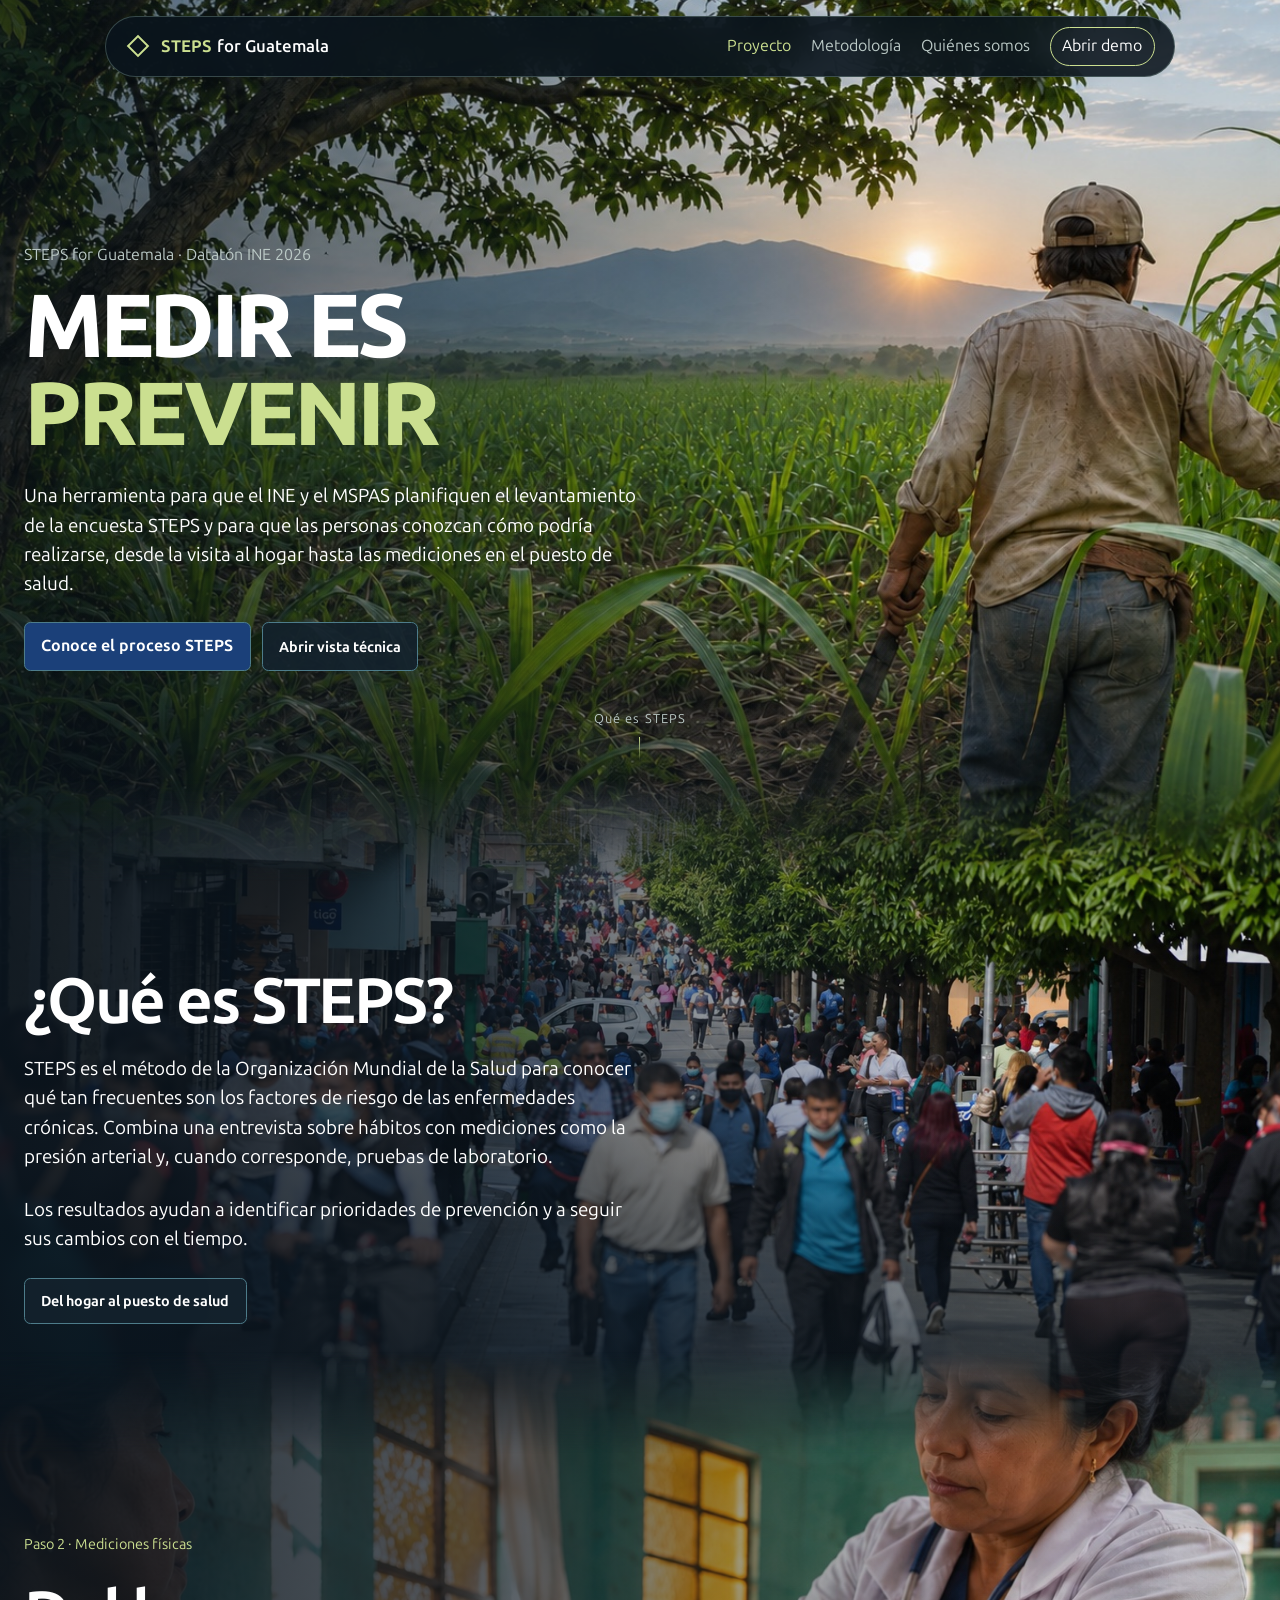
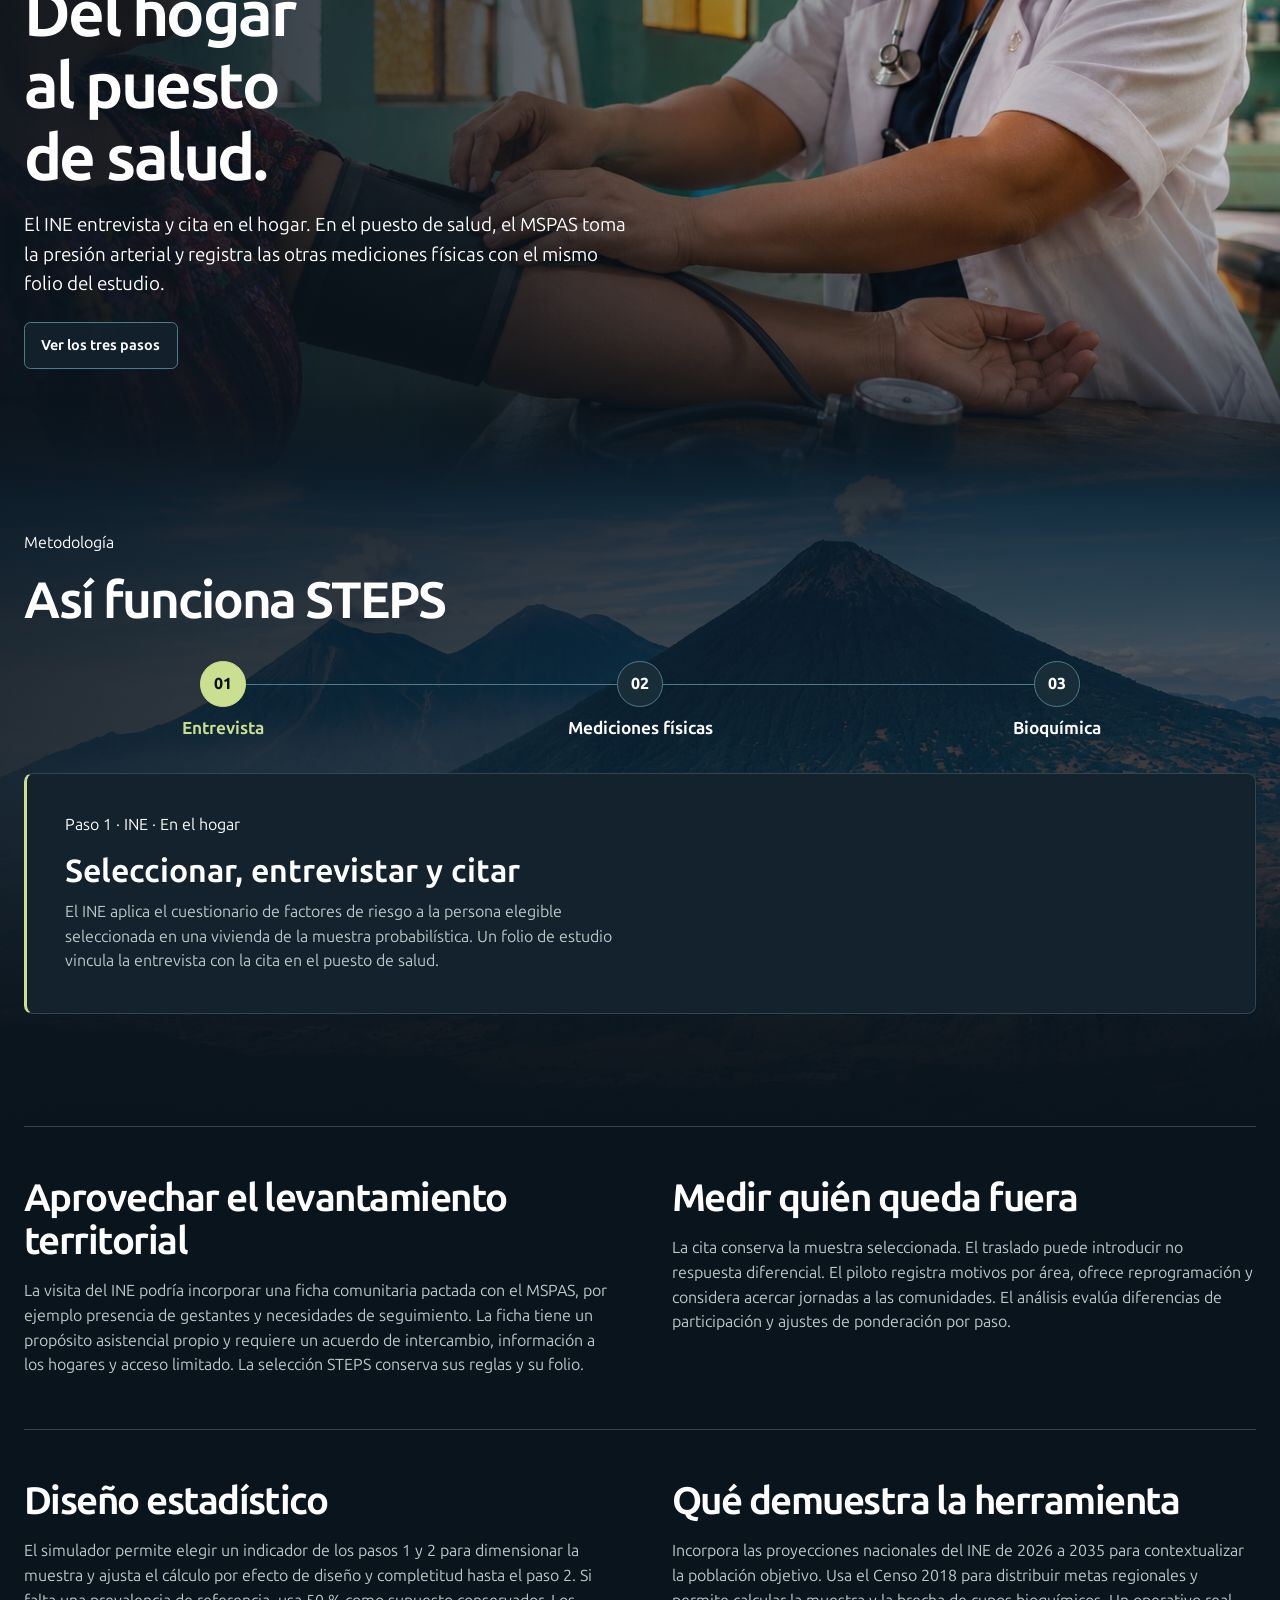
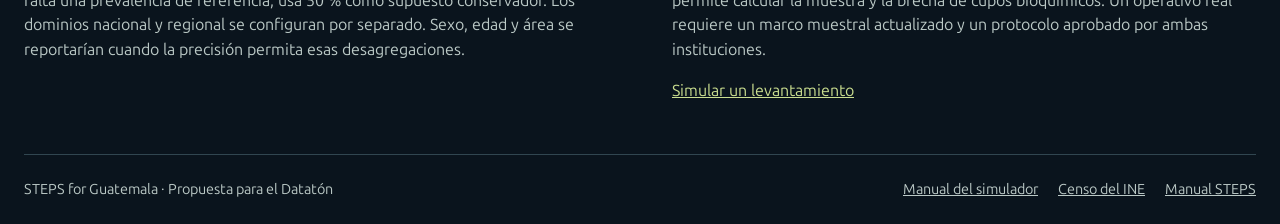
==== commit 13965145: "Completar el hito de STEPS para el Datatón" ====
--- a/index.html
+++ b/index.html
@@ -10,56 +10,69 @@
   <script src="./assets/landing.js" defer></script>
 </head>
 <body class="landing">
-  <header class="site-header"><nav class="nav wrap" aria-label="Navegación principal">
+  <header class="site-header pill-header"><nav class="nav wrap" aria-label="Navegación principal">
     <a class="brand" href="./index.html"><span class="brand-mark" aria-hidden="true"></span><strong>STEPS</strong> for Guatemala</a>
-    <div class="nav-links"><a href="./index.html" aria-current="page">Proyecto</a><a href="#flujo">Metodología</a><a class="nav-cta" href="./demo.html">Abrir demo</a></div>
+    <div class="nav-links"><a href="./index.html" aria-current="page">Proyecto</a><a href="#flujo">Metodología</a><a class="nav-team" href="./equipo.html">Quiénes somos</a><a class="nav-cta" href="./demo.html">Abrir demo</a></div>
   </nav></header>
   <main>
-    <section class="hero" aria-labelledby="hero-title">
+    <section class="hero scene" aria-labelledby="hero-title">
       <img class="scene-photo" src="./assets/hero-field.jpg" alt="" fetchpriority="high">
       <div class="hero-copy wrap">
         <p class="eyebrow">STEPS for Guatemala · Datatón INE 2026</p>
         <h1 id="hero-title">Medir es<br> <em>prevenir</em></h1>
-        <p>Una propuesta para que el INE y el MSPAS midan los factores de riesgo de enfermedades crónicas y coordinen el tamizaje desde el hogar hasta el puesto de salud.</p>
-        <div class="hero-actions"><a class="button" href="./demo.html">Explorar la demo</a><a class="secondary" href="#flujo">Ver metodología</a></div>
+        <p>Una herramienta para que el INE y el MSPAS planifiquen el levantamiento de la encuesta STEPS y para que las personas conozcan cómo podría realizarse, desde la visita al hogar hasta las mediciones en el puesto de salud.</p>
+        <div class="hero-actions"><a class="button" href="./poblacion.html">Conoce el proceso STEPS</a><a class="secondary" href="./demo.html">Abrir vista técnica</a></div>
       </div>
-      <a class="scene-next" href="#puesto">Bajar al puesto de salud</a>
+      <a class="scene-next" href="#puesto">Qué es STEPS</a>
     </section>
 
-    <section id="puesto" class="clinic-scene" aria-labelledby="puesto-title">
-      <img class="clinic-photo" src="./assets/hero-clinic.jpg" width="1672" height="941" alt="Una profesional de salud ajusta el brazalete de presión arterial en el brazo de una paciente." loading="lazy">
-      <div class="clinic-copy wrap">
+    <section id="puesto" class="steps-intro scene" aria-labelledby="puesto-title">
+      <img class="scene-photo" src="./assets/steps-ciudad.jpg" alt="" loading="lazy" decoding="async">
+      <div class="scene-copy wrap">
+        <h2 id="puesto-title">¿Qué es STEPS?</h2>
+        <p>STEPS es el método de la Organización Mundial de la Salud para conocer qué tan frecuentes son los factores de riesgo de las enfermedades crónicas. Combina una entrevista sobre hábitos con mediciones como la presión arterial y, cuando corresponde, pruebas de laboratorio.</p>
+        <p>Los resultados ayudan a identificar prioridades de prevención y a seguir sus cambios con el tiempo.</p>
+        <a class="secondary" href="#visita-salud">Del hogar al puesto de salud</a>
+      </div>
+    </section>
+
+    <section id="visita-salud" class="clinic-scene scene" aria-labelledby="visita-salud-title">
+      <img class="scene-photo" src="./assets/hero-clinic.jpg" width="1672" height="941" alt="" loading="lazy" decoding="async">
+      <div class="scene-copy wrap">
         <p class="eyebrow">Paso 2 · Mediciones físicas</p>
-        <h2 id="puesto-title">Del hogar al puesto de salud.</h2>
+        <h2 id="visita-salud-title">Del hogar<br> al puesto<br> de salud.</h2>
         <p>El INE entrevista y cita en el hogar. En el puesto de salud, el MSPAS toma la presión arterial y registra las otras mediciones físicas con el mismo folio del estudio.</p>
         <a class="secondary" href="#flujo">Ver los tres pasos</a>
       </div>
     </section>
 
-    <section id="flujo" class="section wrap methodology" aria-labelledby="flujo-title">
-      <p class="eyebrow">Metodología</p>
-      <h2 id="flujo-title">Así funciona STEPS</h2>
-      <div class="step-track" aria-label="Pasos de la metodología STEPS" hidden>
-        <button type="button" id="step-tab-1" aria-controls="step-panel-1"><span>01</span><strong>Entrevista</strong></button>
-        <button type="button" id="step-tab-2" aria-controls="step-panel-2"><span>02</span><strong>Mediciones físicas</strong></button>
-        <button type="button" id="step-tab-3" aria-controls="step-panel-3"><span>03</span><strong>Bioquímica</strong></button>
-      </div>
-      <div class="step-content">
-        <article id="step-panel-1" class="step-panel">
-          <p class="eyebrow">Paso 1 · INE · En el hogar</p>
-          <h3>Seleccionar, entrevistar y citar</h3>
-          <p>El INE aplica el cuestionario de factores de riesgo a la persona elegible seleccionada en una vivienda de la muestra probabilística. Un folio de estudio vincula la entrevista con la cita en el puesto de salud.</p>
-        </article>
-        <article id="step-panel-2" class="step-panel">
-          <p class="eyebrow">Paso 2 · MSPAS · En el puesto de salud</p>
-          <h3>Tomar las mediciones físicas</h3>
-          <p>Personal capacitado mide presión arterial, peso, talla y cintura bajo supervisión del médico de turno. El equipo registra la asistencia y, cuando corresponde, ofrece una nueva cita a las personas que no pudieron llegar.</p>
-        </article>
-        <article id="step-panel-3" class="step-panel">
-          <p class="eyebrow">Paso 3 · MSPAS · Según capacidad local</p>
-          <h3>Programar las mediciones bioquímicas</h3>
-          <p>El MSPAS estima los cupos según la disponibilidad de personal, equipo, insumos y control de calidad. El protocolo define si se utiliza química seca capilar o procesamiento venoso en laboratorio.</p>
-        </article>
+    <section id="flujo" class="methodology scene" aria-labelledby="flujo-title">
+      <img class="scene-photo" src="./assets/steps-volcan.jpg" alt="" loading="lazy" decoding="async">
+      <div class="wrap">
+        <p class="eyebrow">Metodología</p>
+        <h2 id="flujo-title">Así funciona STEPS</h2>
+        <div class="step-track" aria-label="Pasos de la metodología STEPS" hidden>
+          <button type="button" id="step-tab-1" aria-controls="step-panel-1"><span>01</span><strong>Entrevista</strong></button>
+          <button type="button" id="step-tab-2" aria-controls="step-panel-2"><span>02</span><strong>Mediciones físicas</strong></button>
+          <button type="button" id="step-tab-3" aria-controls="step-panel-3"><span>03</span><strong>Bioquímica</strong></button>
+        </div>
+        <div class="step-content">
+          <article id="step-panel-1" class="step-panel">
+            <p class="eyebrow">Paso 1 · INE · En el hogar</p>
+            <h3>Seleccionar, entrevistar y citar</h3>
+            <p>El INE aplica el cuestionario de factores de riesgo a la persona elegible seleccionada en una vivienda de la muestra probabilística. Un folio de estudio vincula la entrevista con la cita en el puesto de salud.</p>
+          </article>
+          <article id="step-panel-2" class="step-panel">
+            <p class="eyebrow">Paso 2 · MSPAS · En el puesto de salud</p>
+            <h3>Tomar las mediciones físicas</h3>
+            <p>Personal capacitado mide presión arterial, peso, talla y cintura bajo supervisión del médico de turno. El equipo registra la asistencia y, cuando corresponde, ofrece una nueva cita a las personas que no pudieron llegar.</p>
+          </article>
+          <article id="step-panel-3" class="step-panel">
+            <p class="eyebrow">Paso 3 · MSPAS · Según capacidad local</p>
+            <h3>Programar las mediciones bioquímicas</h3>
+            <p>El MSPAS estima los cupos según la disponibilidad de personal, equipo, insumos y control de calidad. El protocolo define si se utiliza química seca capilar o procesamiento venoso en laboratorio.</p>
+          </article>
+        </div>
       </div>
     </section>
 
@@ -70,9 +83,9 @@
 
     <section class="section wrap split" aria-label="Diseño estadístico y alcance">
       <article><h2>Diseño estadístico</h2><p>El simulador permite elegir un indicador de los pasos 1 y 2 para dimensionar la muestra y ajusta el cálculo por efecto de diseño y completitud hasta el paso 2. Si falta una prevalencia de referencia, usa 50 % como supuesto conservador. Los dominios nacional y regional se configuran por separado. Sexo, edad y área se reportarían cuando la precisión permita esas desagregaciones.</p></article>
-      <article><h2>Qué demuestra la herramienta</h2><p>Usa la población censada del INE para ilustrar la distribución de metas, permite cambiar supuestos y calcula la brecha de cupos bioquímicos. La implementación real requiere proyecciones de 18–69 años, marco muestral actualizado y protocolo aprobado por ambas instituciones.</p><a class="text-link" href="./demo.html">Simular un levantamiento</a></article>
+      <article><h2>Qué demuestra la herramienta</h2><p>Incorpora las proyecciones nacionales del INE de 2026 a 2035 para contextualizar la población objetivo. Usa el Censo 2018 para distribuir metas regionales y permite calcular la muestra y la brecha de cupos bioquímicos. Un operativo real requiere un marco muestral actualizado y un protocolo aprobado por ambas instituciones.</p><a class="text-link" href="./demo.html">Simular un levantamiento</a></article>
     </section>
   </main>
-  <footer class="footer wrap"><span>STEPS for Guatemala · Propuesta para el Datatón</span><div><a href="https://www.ine.gob.gt/censo-poblacion/">Censo del INE</a><a href="https://www.who.int/teams/noncommunicable-diseases/surveillance/systems-tools/steps/manuals">Manual STEPS</a></div></footer>
+  <footer class="footer wrap"><span>STEPS for Guatemala · Propuesta para el Datatón</span><div><a href="./manual.html">Manual del simulador</a><a href="https://www.ine.gob.gt/censo-poblacion/">Censo del INE</a><a href="https://www.who.int/teams/noncommunicable-diseases/surveillance/systems-tools/steps/manuals">Manual STEPS</a></div></footer>
 </body>
 </html>
--- a/assets/site.css
+++ b/assets/site.css
@@ -56,72 +56,76 @@
 .button:hover:not(:disabled) { background: #28528d; border-color: var(--muted-green); }
 .secondary { border: 1px solid var(--blue-gray); color: var(--text); background: var(--surface); font-size: .9rem; }
 .secondary:hover, .secondary[aria-pressed="true"] { border-color: var(--accent); color: var(--accent); }
-.landing .site-header {
-  position: fixed; inset: 1rem 0 auto; background: transparent; border: 0; backdrop-filter: none;
-}
-.landing .nav {
+.pill-header { background: transparent; border: 0; backdrop-filter: none; }
+.landing .pill-header { position: fixed; inset: 1rem 0 auto; }
+.demo-page .pill-header { padding-top: 1rem; }
+.pill-header .nav {
   width: min(1070px, calc(100% - 2rem)); min-height: 3.8rem; padding-inline: 1.2rem;
   border: 1px solid #7f9c9660; border-radius: 3rem; background: #0a141de0; backdrop-filter: blur(16px);
 }
 .nav-cta { border: 1px solid var(--accent); color: var(--text) !important; padding: .36rem .72rem; border-radius: 2rem; }
-.landing .nav-links { align-items: center; }
-.landing { background: var(--bg); }
+.pill-header .nav-links { align-items: center; }
+.landing { --scene-blend: clamp(4rem, 8vw, 7rem); background: var(--bg); }
 .hero {
   position: relative; isolation: isolate; overflow: hidden; display: flex; align-items: center;
   background: var(--bg);
 }
 .hero { min-height: 98svh; padding-block: clamp(8rem, 16vh, 12rem) 7rem; }
-.scene-photo { position: absolute; inset: 0; width: 100%; height: 100%; object-fit: cover; z-index: -2; }
+.scene { position: relative; isolation: isolate; overflow: hidden; background: var(--bg); }
+.scene + .scene {
+  margin-top: calc(-1 * var(--scene-blend));
+  mask-image: linear-gradient(to bottom, transparent, #000 var(--scene-blend));
+}
+.scene-photo {
+  position: absolute; inset: -7% 0; width: 100%; height: 114%; object-fit: cover; z-index: -2;
+  transform: translateY(var(--scene-depth, 0%));
+}
+.scene::before { content: ""; position: absolute; z-index: -1; inset: 0; pointer-events: none; }
 .hero .scene-photo { object-position: 65% center; }
-.hero::before, .clinic-scene::before { content: ""; position: absolute; z-index: -1; inset: 0; pointer-events: none; }
 .hero::before {
   background: linear-gradient(90deg, #0a141d90, #0a141d50 40%, transparent 72%),
-    linear-gradient(0deg, var(--bg), transparent 36%);
+    linear-gradient(0deg, #0a141d9e, transparent 36%);
 }
 .hero h1 {
   font-weight: 800; text-transform: uppercase; font-size: clamp(2.7rem, 7vw, 6.8rem);
   line-height: .98; letter-spacing: -.05em; margin-bottom: 1.4rem; max-width: 13ch;
 }
 .hero h1 em { font-style: normal; color: var(--accent); }
-.hero-copy > p:not(.eyebrow), .clinic-copy > p:not(.eyebrow) {
+.hero-copy > p:not(.eyebrow), .scene-copy > p {
   color: var(--text); font-size: clamp(1rem, 2vw, 1.18rem); max-width: 39rem; margin-bottom: 1.5rem;
 }
 .hero-actions { display: flex; gap: .7rem; flex-wrap: wrap; }
-.hero-actions .secondary, .clinic-copy .secondary { background: #13222de6; }
+.hero-actions .secondary, .scene-copy .secondary { background: #13222de6; }
 .scene-next {
-  position: absolute; bottom: 1.15rem; inset-inline: 0; width: fit-content; margin-inline: auto;
+  position: absolute; bottom: calc(var(--scene-blend) + 1.15rem); inset-inline: 0; width: fit-content; margin-inline: auto;
   display: grid; justify-items: center; gap: .5rem; color: var(--muted); font-size: .8rem;
   letter-spacing: .08em; text-decoration: none;
 }
 .scene-next::after { content: ""; width: 1px; height: 1.5rem; background: linear-gradient(var(--accent), transparent); }
-.clinic-scene {
-  position: relative; isolation: isolate; overflow: hidden; display: grid; align-items: end;
-  aspect-ratio: 1672 / 941; min-height: 31rem;
-  padding-block: 4.5rem clamp(2.5rem, 6vw, 5.5rem);
-}
-.clinic-photo {
-  position: absolute; inset: 0; width: 100%; height: 100%;
-  object-fit: cover; object-position: 57% center; z-index: -2;
-}
-.clinic-scene::before {
-  background:
-    linear-gradient(0deg, #0a141d 0%, #0a141de8 10%, #0a141d50 43%, transparent 68%),
-    linear-gradient(90deg, #0a141de0, #0a141d65 35%, transparent 64%),
-    linear-gradient(180deg, #0a141d, transparent 21%);
-}
-.clinic-copy h2 {
-  max-width: 12ch; font-size: clamp(2.1rem, 4.4vw, 4.3rem);
-  line-height: 1; text-wrap: balance;
-}
-.clinic-copy > p:not(.eyebrow) { max-width: 34rem; }
-.clinic-copy .eyebrow { color: var(--accent); }
-.scene-entered .clinic-photo { animation: scene-fade 800ms ease-out both; }
-.scene-entered .clinic-copy { animation: scene-reveal 480ms ease-out both; }
-@keyframes scene-fade { from { opacity: .45; } to { opacity: 1; } }
+.steps-intro, .clinic-scene {
+  display: grid; align-items: end; min-height: clamp(32rem, 75svh, 48rem);
+  padding-block: calc(var(--scene-blend) + 2rem) calc(var(--scene-blend) + 1.75rem);
+}
+.clinic-scene { min-height: clamp(34rem, 83svh, 56rem); }
+.clinic-scene .scene-photo { object-position: 58% center; }
+.steps-intro .scene-photo { object-position: center 57%; }
+.steps-intro::before, .clinic-scene::before {
+  background: linear-gradient(90deg, #0a141df0, #0a141da6 42%, #0a141d15 78%),
+    linear-gradient(0deg, #0a141de0, transparent 49%);
+}
+.scene-copy .eyebrow { color: var(--accent); font-size: .9rem; }
+.scene-copy h2 { font-size: clamp(2.6rem, 5vw, 4.5rem); }
+.scene-copy > p { max-width: 38rem; }
 @keyframes scene-reveal { from { opacity: .5; transform: translateY(.7rem); } to { opacity: 1; transform: translateY(0); } }
-.landing #flujo, .landing #puesto { scroll-margin-top: 5rem; }
+.landing .scene[id] { scroll-margin-top: 5rem; }
 .section { border-top: 1px solid var(--line); padding-block: 3.15rem; }
-.methodology { padding-block: clamp(3rem, 8vw, 6rem); }
+.methodology { padding-block: calc(var(--scene-blend) + 2rem) clamp(3.5rem, 9vw, 7rem); }
+.methodology .scene-photo { object-position: center 42%; }
+.methodology::before {
+  background: linear-gradient(180deg, #0a141df5, #0a141dc9 22%, #0a141da8 52%, #0a141df2 88%, var(--bg)),
+    linear-gradient(90deg, #0a141da0, transparent 75%);
+}
+.methodology .eyebrow, .methodology .step-track button:not([aria-selected="true"]) { color: var(--text); }
 .methodology h2 { font-size: clamp(2.1rem, 4vw, 3.5rem); }
 .step-track { display: grid; grid-template-columns: repeat(3, minmax(0, 1fr)); gap: clamp(.3rem, 2vw, 1.15rem); position: relative; margin-block: 2rem 1.5rem; }
 .step-track::before { content: ""; position: absolute; top: 1.42rem; left: 15%; right: 15%; border-top: 1px solid var(--blue-gray); }
@@ -149,12 +153,29 @@
 .split article p:last-child { margin-bottom: 0; }
 @media (prefers-reduced-motion: no-preference) { .landing { scroll-behavior: smooth; } html:has(.landing) { scroll-behavior: smooth; } }
 @media (prefers-reduced-motion: reduce) {
-  .scene-entered .clinic-photo, .scene-entered .clinic-copy, .step-track:not([hidden]) + .step-content .step-panel { animation: none; }
+  .scene-photo { transform: none; }
+  .step-track:not([hidden]) + .step-content .step-panel { animation: none; }
   .step-track button > span { transition: none; }
 }
 .footer { padding-block: 1.45rem; border-top: 1px solid var(--line); display: flex; flex-wrap: wrap; justify-content: space-between; gap: .75rem; color: var(--muted); font-size: .9rem; }
 .demo { padding-block: 2.5rem 3rem; }
+html:has(.demo-page) { scrollbar-gutter: stable; }
+.demo-page .demo { padding-top: 0; }
+.demo-view-tabs { padding-top: clamp(1.35rem, 3vw, 2.5rem); }
+@media (prefers-reduced-motion: no-preference) {
+  .demo-view-content { animation: demo-view-in 220ms ease-out; }
+}
+@keyframes demo-view-in {
+  from { opacity: .4; transform: translateY(5px); }
+  to { opacity: 1; transform: translateY(0); }
+}
 .demo-header { display: flex; align-items: flex-end; justify-content: space-between; gap: 1rem; margin-bottom: 1.35rem; }
+.demo-actions { display: flex; flex-wrap: wrap; gap: .5rem; }
+.ine-sources { padding: .6rem .85rem; margin-bottom: .65rem; }
+.ine-sources summary { cursor: pointer; color: var(--accent); font-size: .88rem; }
+.ine-sources p, .ine-sources label { margin-top: .45rem; }
+.ine-sources input { max-width: 25rem; }
+#ine-status:not(:empty) { margin-bottom: .65rem; }
 .demo-header h1 { font-size: clamp(2.1rem, 5vw, 3.7rem); margin-bottom: .4rem; }
 .demo-header p:last-child { margin-bottom: 0; }
 .dashboard { display: grid; grid-template-columns: minmax(17rem, .72fr) minmax(0, 1.8fr); align-items: start; gap: 1rem; }
@@ -165,8 +186,16 @@
 .panel-heading .eyebrow { margin-bottom: .25rem; }
 form { display: grid; gap: .85rem; }
 form > .secondary { justify-self: start; }
-fieldset { min-inline-size: 0; display: grid; gap: .7rem; margin: 0; padding: .7rem; border: 1px solid var(--line); border-radius: .35rem; }
-legend { color: var(--accent); padding-inline: .3rem; font-weight: 650; font-size: .9rem; }
+.settings-step { border: 1px solid var(--line); border-radius: .35rem; }
+.settings-step summary { color: var(--accent); font-weight: 650; font-size: .9rem; padding: .68rem .75rem; cursor: pointer; }
+.settings-step[open] summary { background: var(--surface); border-bottom: 1px solid var(--line); border-radius: .35rem .35rem 0 0; }
+.settings-fields { display: grid; gap: .7rem; padding: .75rem; }
+@media (min-width: 821px) {
+  .settings {
+    position: sticky; top: 5.25rem; max-height: calc(100vh - 6rem);
+    max-height: calc(100dvh - 6rem); overflow-y: auto; scrollbar-width: thin;
+  }
+}
 label { display: grid; gap: .24rem; font-size: .9rem; }
 input, select { width: 100%; min-width: 0; min-height: 2.4rem; border: 1px solid var(--blue-gray); border-radius: .3rem; background: var(--bg); color: var(--text); padding: .4rem .55rem; }
 .form-grid { display: grid; grid-template-columns: repeat(auto-fit, minmax(min(7rem, 100%), 1fr)); gap: .6rem; align-items: end; }
@@ -177,11 +206,19 @@
   gap: .85rem; align-items: center; margin-bottom: .7rem;
 }
 .map-surface {
-  min-width: 0; overflow: hidden;
+  position: relative; min-width: 0; overflow: hidden;
   border: 1px solid var(--line); border-radius: .55rem;
   background: radial-gradient(ellipse at 48% 53%, #203947, var(--bg) 78%);
 }
 #region-map { display: block; width: 100%; height: auto; }
+.map-actions { display: flex; flex-wrap: wrap; gap: .4rem; }
+.map-actions button { min-height: 2.15rem; padding: .4rem .65rem; font-size: .82rem; }
+.map-region-name {
+  position: absolute; top: .55rem; left: .55rem; pointer-events: none;
+  padding: .24rem .55rem; border: 1px solid var(--muted-green); border-radius: .3rem;
+  background: var(--bg); color: var(--text); font-size: .82rem; font-weight: 650;
+}
+#map-facility-leaders line { vector-effect: non-scaling-stroke; stroke: var(--muted-green); stroke-width: 1; opacity: .75; pointer-events: none; }
 #map-grid path { fill: none; stroke: var(--muted-green); stroke-width: .65; opacity: .24; }
 .map-compass { fill: var(--muted); font: 700 12px "Ubuntu Sans", system-ui, sans-serif; }
 .map-compass path { fill: var(--accent); }
@@ -206,7 +243,7 @@
 .facility-marker.centre, .key-centre { fill: var(--accent); background: var(--accent); }
 .facility-marker .facility-target { fill: transparent; stroke: none; }
 .facility-marker:is(:hover, :focus-visible) { stroke: var(--text); }
-.region-detail { display: grid; gap: .5rem; margin-block: .85rem; }
+.region-detail { display: grid; gap: .5rem; margin-block: .65rem .4rem; }
 .region-detail button { justify-self: start; }
 .map-legend { display: flex; flex-wrap: wrap; gap: .45rem 1rem; }
 .map-legend label { display: inline-flex; align-items: center; gap: .42rem; }
@@ -225,7 +262,9 @@
   fill: none; stroke: var(--muted-green); stroke-width: .9; stroke-linejoin: round;
   pointer-events: none; transition: stroke 250ms ease, stroke-width 250ms ease;
 }
-.map-region[aria-pressed="false"]:is(:hover, :focus-visible) .region-fill { fill: var(--blue-gray); }
+.map-region[aria-pressed="false"]:is([data-preview="true"], :hover, :focus-visible) .region-fill { fill: #416978; }
+.map-region[data-preview="true"] .region-outline { stroke: var(--sage); stroke-width: 1.5; }
+.map-marker[data-preview="true"] .marker-disc { stroke: var(--accent); stroke-width: 1.5; }
 .map-region:focus-visible .region-outline { stroke: var(--text); stroke-width: 1.9; }
 .map-region[aria-pressed="true"] .region-fill { fill: var(--navy); }
 .map-region[aria-pressed="true"] .region-outline { stroke: var(--accent); stroke-width: 1.8; }
@@ -264,33 +303,29 @@
 .metrics div { display: grid; align-content: start; padding: .65rem; background: var(--bg); border-radius: .35rem; border: 1px solid var(--line); }
 .metrics span { color: var(--muted); font-size: .89rem; }
 .metrics strong { color: var(--accent); font-size: clamp(1.06rem, 3vw, 1.85rem); overflow-wrap: anywhere; font-variant-numeric: tabular-nums; }
-.funnel { padding-left: 0; list-style: none; margin: 1rem 0 .65rem; }
-.funnel li { margin-bottom: .38rem; }
-.funnel li div { display: flex; justify-content: space-between; align-items: end; gap: .75rem; font-size: .9rem; }
 progress { display: block; appearance: none; -webkit-appearance: none; width: 100%; height: .55rem; margin-top: .24rem; border: 0; border-radius: .5rem; overflow: hidden; background: var(--line); color: var(--sage); }
 progress::-webkit-progress-bar { background: var(--line); }
 progress::-webkit-progress-value { background: var(--sage); }
 progress::-moz-progress-bar { background: var(--sage); }
 @media (max-width: 820px) {
   .dashboard { grid-template-columns: 1fr; }
-  .clinic-scene { aspect-ratio: auto; min-height: min(42rem, 105svh); }
-  .clinic-scene::before {
-    background: linear-gradient(0deg, #0a141d 4%, #0a141ded 29%, #0a141d50 60%, transparent 76%),
-      linear-gradient(180deg, #0a141d, transparent 17%);
+  .steps-intro::before, .clinic-scene::before {
+    background: linear-gradient(0deg, #0a141df5 20%, #0a141dce 54%, #0a141d38 87%);
   }
-  .clinic-copy h2 { max-width: 18ch; }
 }
 @media (max-width: 520px) {
   .wrap { width: calc(100% - 1.5rem); }
   .section { padding-block: 2.2rem; }
   .hero { min-height: 84svh; padding-block: 7rem 5rem; }
   .hero .scene-photo { object-position: 62% center; }
-  .clinic-photo { object-position: 54% center; }
-  .hero::before { background: linear-gradient(0deg, var(--bg), #0a141d60 58%, transparent), linear-gradient(90deg, #0a141d88, transparent); }
-  .landing .nav { padding-inline: .8rem; gap: .45rem; }
+  .steps-intro .scene-photo { object-position: 54% center; }
+  .clinic-scene .scene-photo { object-position: 63% center; }
+  .methodology .scene-photo { object-position: 62% center; }
+  .hero::before { background: linear-gradient(0deg, #0a141daa, #0a141d60 58%, transparent), linear-gradient(90deg, #0a141d88, transparent); }
+  .pill-header .nav { padding-inline: .8rem; gap: .45rem; }
   .brand { gap: .22rem; font-size: .91rem; }
   .brand-mark { flex: 0 0 .8rem; width: .8rem; height: .8rem; margin-right: .35rem; }
-  .landing .nav-links a:not(.nav-cta) { display: none; }
+  .landing .nav-links a:not(.nav-cta, .nav-team) { display: none; }
   .split { grid-template-columns: 1fr; }
   .demo-header { align-items: flex-start; flex-direction: column; }
   .panel-heading { flex-wrap: wrap; }
@@ -318,7 +353,13 @@
 
 .territory-navigation { display: flex; flex-wrap: wrap; gap: .65rem; }
 .territory-navigation label { flex: 1 1 9rem; min-width: 0; }
-#facility-status { border-top: 1px solid var(--line); padding-top: .65rem; }
+.map-footnote, .municipal-sites, .municipal-profile, .territory .facility-detail {
+  font-size: .78rem; line-height: 1.4;
+}
+#district-status:empty { display: none; }
+#facility-status { border-top: 1px solid var(--line); padding-top: .45rem; }
+.municipal-sites { padding: .5rem .65rem; }
+.municipal-sites h3 { font-size: .86rem; margin-bottom: .2rem; }
 #map-camera[data-drill="true"] #map-regions { visibility: hidden; }
 .municipal-boundary { fill: #274658; stroke: var(--muted-green); }
 .municipal-boundary[role="button"] { cursor: pointer; }
@@ -329,18 +370,102 @@
 }
 .facility-marker.group text { fill: var(--text); }
 .municipal-sites, .municipal-profile {
-  padding: .85rem; border: 1px solid var(--line); border-radius: .45rem; background: var(--bg);
-}
-.municipal-sites h3, .municipal-profile h3 { font-size: 1rem; margin: 0 0 .4rem; }
+  border: 1px solid var(--line); border-radius: .45rem; background: var(--bg);
+}
+.municipal-profile { padding: .65rem; }
+.municipal-profile h3 { font-size: .9rem; margin: 0 0 .3rem; }
 .municipal-sites ol { margin: 0; padding-left: 1.35rem; }
-.municipal-profile dl { display: grid; gap: .25rem; margin: .65rem 0 0; font-size: .88rem; }
+.municipal-profile dl { display: grid; gap: .25rem; margin: .45rem 0 0; }
 .municipal-profile dt { color: var(--text); font-weight: 700; }
 .municipal-profile dd { margin: 0 0 .45rem; color: var(--muted); }
 .municipal-sites a, .municipal-profile a { color: var(--accent); }
 
-.tableau-reference { margin-top: 1rem; }
-.tableau-reference summary { cursor: pointer; font-weight: 700; }
-.tableau-reference summary::marker { color: var(--accent); }
-.tableau-content { display: grid; gap: .75rem; padding-top: .75rem; }
-.tableau-viewport { background: var(--bg); border: 1px solid var(--line); border-radius: .45rem; overflow: hidden; }
-.tableau-viewport iframe { display: block; width: 100%; height: clamp(31rem, 80vh, 61rem); border: 0; }
+.results { padding: .8rem 1rem; }
+.scenario-heading { display: flex; flex-wrap: wrap; align-items: baseline; gap: .25rem .65rem; }
+.scenario-heading :is(p, h2) { margin: 0; }
+.scenario-heading h2 { font-size: 1.2rem; }
+.scenario-metrics {
+  grid-template-columns: repeat(auto-fit, minmax(min(7.5rem, 100%), 1fr));
+  gap: .4rem; margin-top: .55rem;
+}
+.scenario-metrics div { padding: .35rem .5rem; }
+.scenario-metrics span { font-size: .76rem; line-height: 1.25; }
+.scenario-metrics .phase-label { color: var(--accent); font-weight: 650; margin-bottom: .18rem; }
+.map-subtitle { margin-bottom: .4rem; }
+.scenario-metrics strong { font-size: 1.27rem; }
+.scenario-details { margin-top: .5rem; }
+.scenario-details summary { cursor: pointer; color: var(--accent); font-size: .82rem; }
+.scenario-details[open] summary { margin-bottom: .55rem; }
+.population-context, .scenario-progress { display: grid; gap: .55rem; margin-top: .85rem; }
+.population-context h3, .scenario-progress h3 { margin: 0; font-size: 1rem; }
+.population-context .metrics { margin-top: 0; grid-template-columns: repeat(auto-fit, minmax(min(9rem, 100%), 1fr)); }
+.scenario-progress label { gap: 0; font-size: .82rem; }
+.manual { max-width: 56rem; }
+.manual h1 { margin-bottom: 1rem; }
+.manual section { margin-top: 1rem; }
+.manual :is(section, dt)[id] { scroll-margin-top: 5.5rem; }
+.manual dl { margin: 0; }
+.manual dt { color: var(--accent); font-weight: 700; }
+.manual dd { color: var(--muted); margin: .3rem 0 1rem; }
+.manual dd:last-child { margin-bottom: 0; }
+.manual nav { display: flex; flex-wrap: wrap; gap: .45rem 1rem; }
+
+.team-page { padding-block: clamp(2rem, 5vw, 4.5rem) 3.5rem; }
+.team-intro { padding-bottom: 1.35rem; border-bottom: 1px solid var(--line); }
+.team-intro .eyebrow { color: var(--accent); }
+.team-intro h1 { margin-bottom: .65rem; font-size: clamp(2.65rem, 7vw, 5.4rem); line-height: 1; }
+.team-intro p:last-child { max-width: 66ch; margin-bottom: 0; color: var(--muted); }
+.team-grid { display: grid; grid-template-columns: repeat(4, minmax(0, 1fr)); gap: .8rem; padding: 0; margin: 1rem 0 0; list-style: none; }
+.team-card { overflow: hidden; border: 1px solid var(--line); border-radius: .6rem; background: var(--panel); }
+.team-card img { display: block; width: 100%; height: auto; aspect-ratio: 4 / 5; object-fit: cover; object-position: var(--portrait-position); }
+.team-caption { padding: .8rem .9rem; border-top: 1px solid var(--line); }
+.team-caption h2 { margin: 0 0 .18rem; font-size: clamp(1.05rem, 1.8vw, 1.4rem); line-height: 1.25; }
+.team-caption h2 span { color: var(--muted); font-size: .85em; }
+.team-caption p { margin: 0; color: var(--accent); font-size: .9rem; }
+.scenario-basis { margin-top: .28rem; }
+#scenario-coverage:empty { display: none; }
+@media (max-width: 820px) {
+  .team-grid { grid-template-columns: repeat(2, minmax(0, 1fr)); }
+}
+@media (max-width: 460px) {
+  .team-caption { padding: .6rem; }
+  .team-caption p { font-size: .82rem; }
+  .site-header .nav { flex-wrap: wrap; padding-block: .4rem; }
+}
+
+.demo-views { display: flex; flex-wrap: wrap; gap: .25rem; width: fit-content; padding: .25rem; margin-bottom: 1.35rem; border: 1px solid var(--line); border-radius: .55rem; background: var(--panel); }
+.demo-views a { font-weight: 700; padding: .42rem .8rem; border-radius: .3rem; color: var(--muted); font-size: .9rem; text-decoration: none; }
+.demo-views a:hover { color: var(--text); }
+.demo-views [aria-current="page"] { background: var(--accent); color: var(--ink); }
+.demo-views [aria-current="page"]:hover { color: var(--ink); }
+.public-hero { display: grid; grid-template-columns: minmax(0, 1.05fr) minmax(0, 1fr); gap: clamp(1rem, 4vw, 3.5rem); align-items: center; }
+.public-intro { align-self: start; }
+.public-intro h1 { font-size: clamp(2.4rem, 5.3vw, 4.45rem); }
+.public-intro .eyebrow, .public-steps .eyebrow { color: var(--accent); }
+.public-intro p:not(.eyebrow) { max-width: 57ch; font-size: 1.075rem; }
+.public-hero img { display: block; width: 100%; height: auto; border: 1px solid var(--line); border-radius: .65rem; }
+.public-notice { margin: 1.25rem 0 0; padding: .7rem .95rem; border-left: 3px solid var(--sage); background: var(--panel); }
+.public-notice strong { color: var(--text); }
+.public-section { margin-top: clamp(2rem, 5vw, 3.55rem); scroll-margin-top: 7rem; }
+.public-steps { display: grid; grid-template-columns: repeat(3, minmax(0, 1fr)); gap: .85rem; margin: 0; padding: 0; list-style: none; }
+.public-steps li { padding: 1.05rem; border: 1px solid var(--line); border-radius: .6rem; background: var(--panel); }
+.public-steps p:last-child, .public-faq p { margin-bottom: 0; }
+.public-faq { max-width: 52rem; }
+.public-faq details { border-top: 1px solid var(--line); }
+.public-faq details:last-child { border-bottom: 1px solid var(--line); }
+.public-faq summary { padding: .8rem .2rem; font-weight: 700; cursor: pointer; }
+.public-faq summary:is(:hover, :focus-visible), .public-faq details[open] summary { color: var(--accent); }
+.public-faq p { padding: 0 .2rem .85rem; }
+.public-faq a { color: var(--accent); }
+@media (max-width: 760px) {
+  .public-hero, .public-steps { grid-template-columns: minmax(0, 1fr); }
+}
+
+.team-intro p:not(.eyebrow) { max-width: 66ch; }
+.team-intro strong { color: var(--text); }
+.team-references { margin-top: clamp(2rem, 5vw, 3.5rem); }
+.team-reference-grid { display: grid; grid-template-columns: repeat(auto-fit, minmax(min(15rem, 100%), 1fr)); gap: .8rem; }
+.team-reference-grid article { display: flex; flex-direction: column; align-items: flex-start; }
+.team-reference-grid h3 { font-size: 1.08rem; }
+.team-reference-grid p { font-size: .9rem; }
+.team-reference-grid a { margin-top: auto; font-weight: 650; }
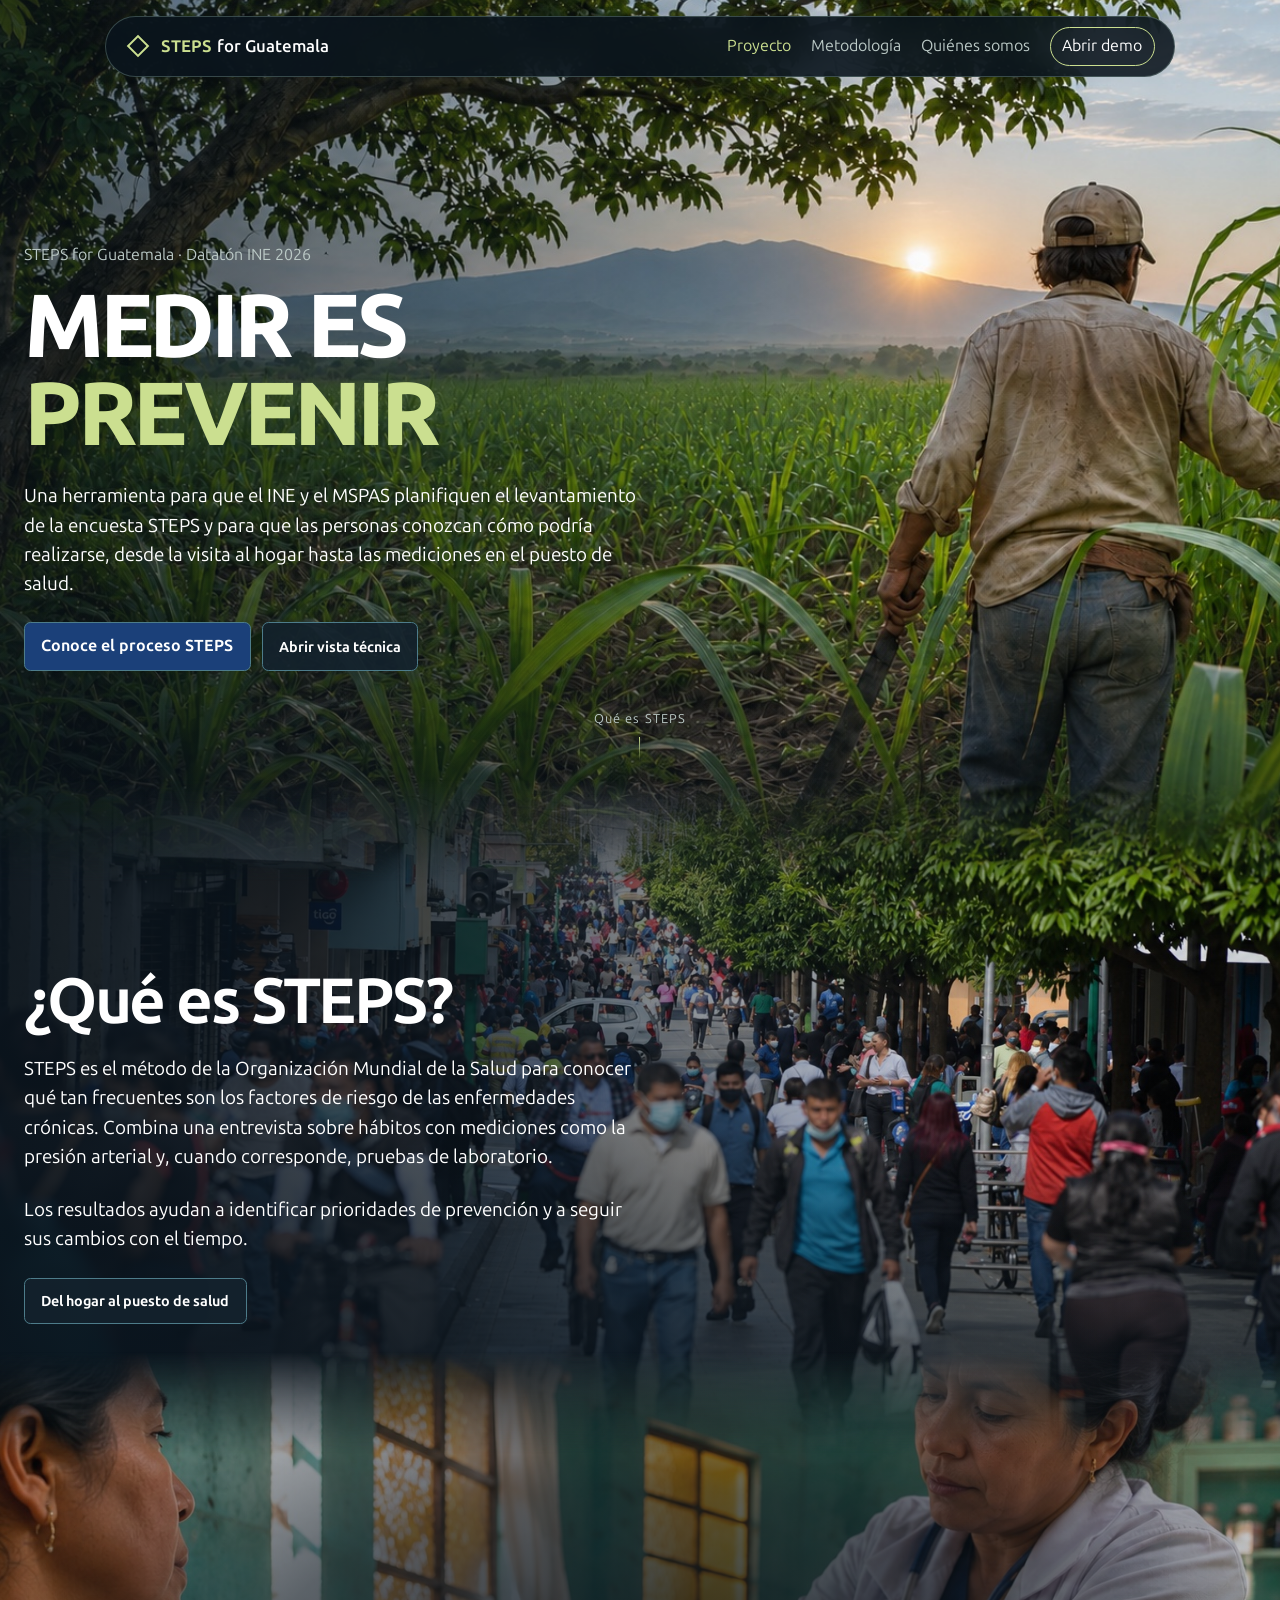
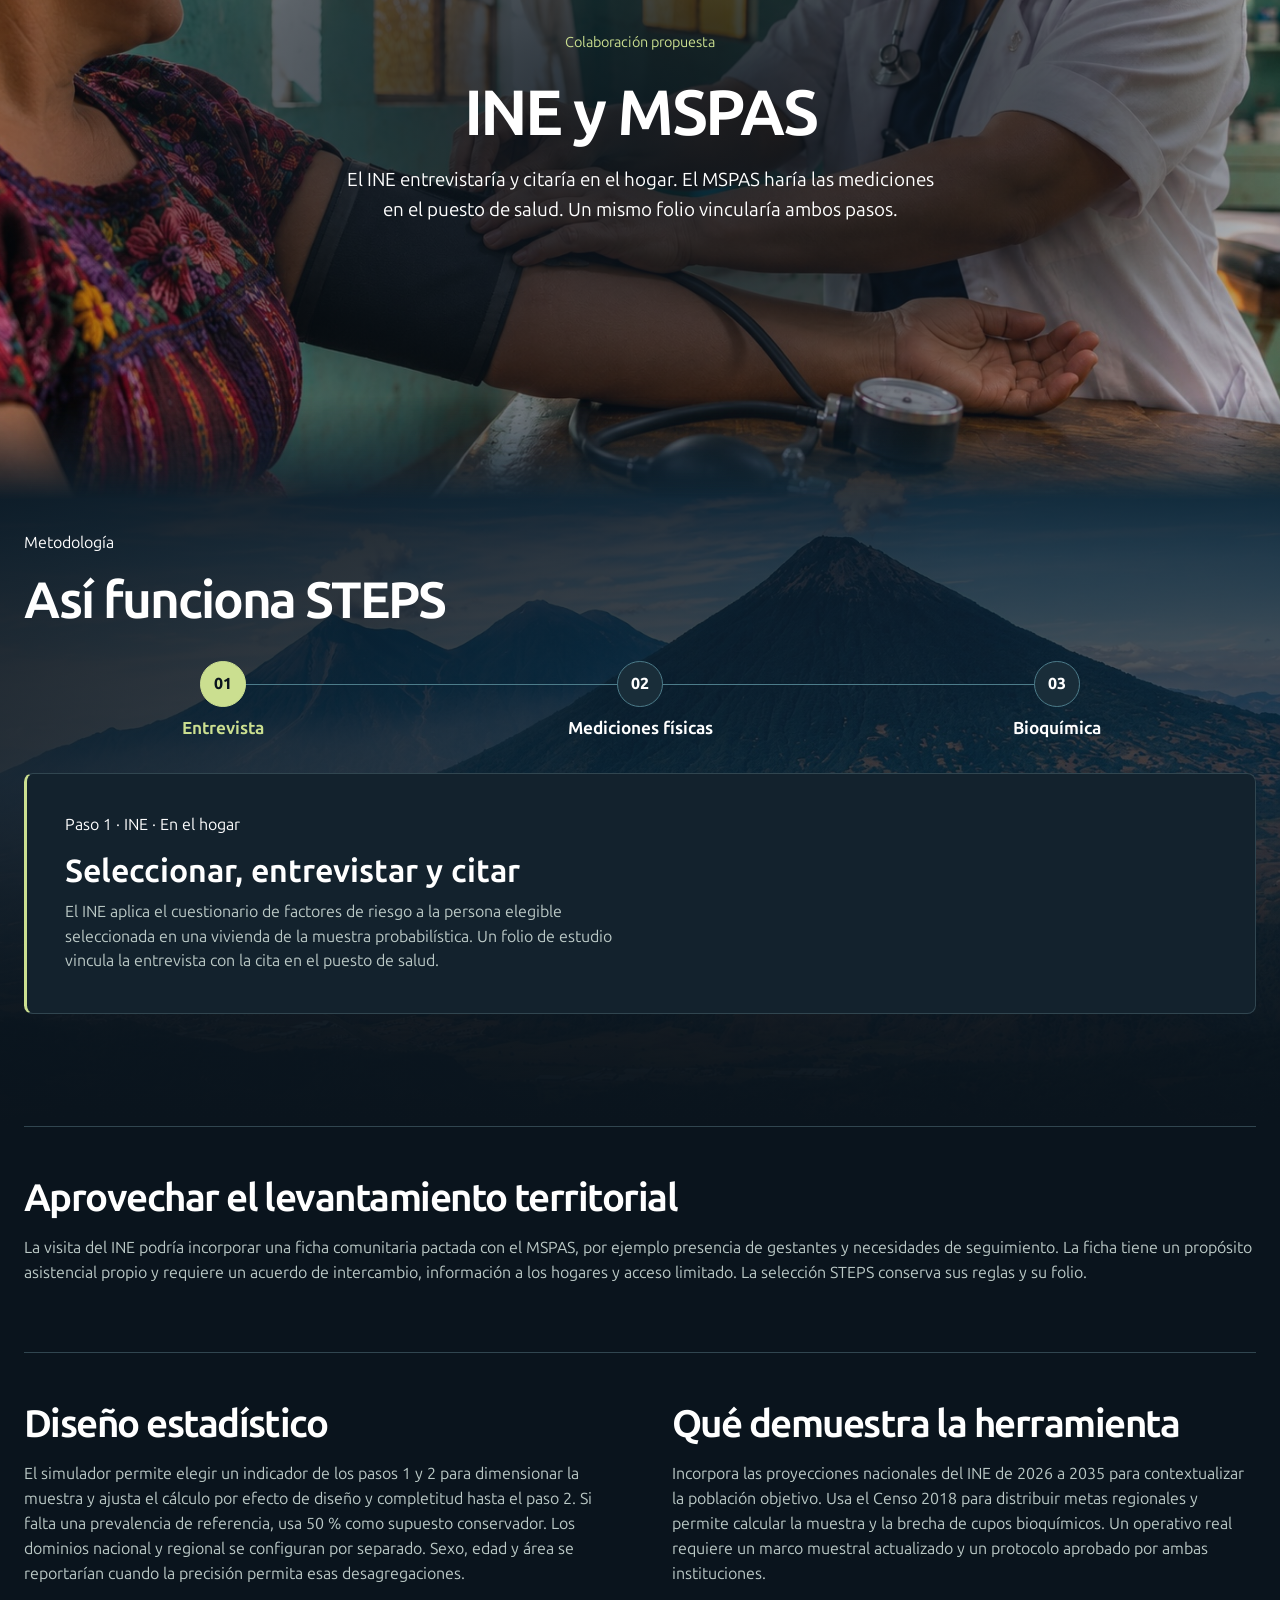
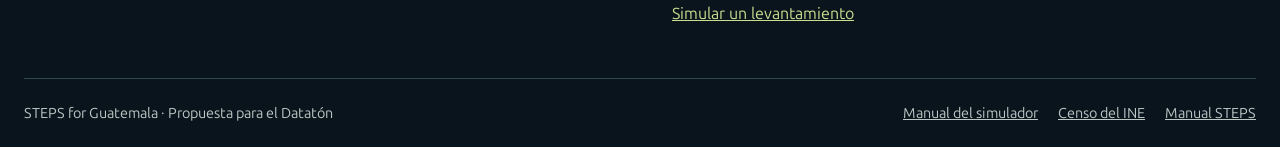
==== commit 803240fe: "Destacar la colaboración INE–MSPAS y documentar la entrega" ====
--- a/index.html
+++ b/index.html
@@ -39,10 +39,9 @@
     <section id="visita-salud" class="clinic-scene scene" aria-labelledby="visita-salud-title">
       <img class="scene-photo" src="./assets/hero-clinic.jpg" width="1672" height="941" alt="" loading="lazy" decoding="async">
       <div class="scene-copy wrap">
-        <p class="eyebrow">Paso 2 · Mediciones físicas</p>
-        <h2 id="visita-salud-title">Del hogar<br> al puesto<br> de salud.</h2>
-        <p>El INE entrevista y cita en el hogar. En el puesto de salud, el MSPAS toma la presión arterial y registra las otras mediciones físicas con el mismo folio del estudio.</p>
-        <a class="secondary" href="#flujo">Ver los tres pasos</a>
+        <p class="eyebrow">Colaboración propuesta</p>
+        <h2 id="visita-salud-title">INE y MSPAS</h2>
+        <p>El INE entrevistaría y citaría en el hogar. El MSPAS haría las mediciones en el puesto de salud. Un mismo folio vincularía ambos pasos.</p>
       </div>
     </section>
 
@@ -76,9 +75,8 @@
       </div>
     </section>
 
-    <section class="section wrap split" aria-label="Condiciones del piloto">
-      <article><h2>Aprovechar el levantamiento territorial</h2><p>La visita del INE podría incorporar una ficha comunitaria pactada con el MSPAS, por ejemplo presencia de gestantes y necesidades de seguimiento. La ficha tiene un propósito asistencial propio y requiere un acuerdo de intercambio, información a los hogares y acceso limitado. La selección STEPS conserva sus reglas y su folio.</p></article>
-      <article><h2>Medir quién queda fuera</h2><p>La cita conserva la muestra seleccionada. El traslado puede introducir no respuesta diferencial. El piloto registra motivos por área, ofrece reprogramación y considera acercar jornadas a las comunidades. El análisis evalúa diferencias de participación y ajustes de ponderación por paso.</p></article>
+    <section class="section wrap" aria-labelledby="piloto-title">
+      <article><h2 id="piloto-title">Aprovechar el levantamiento territorial</h2><p>La visita del INE podría incorporar una ficha comunitaria pactada con el MSPAS, por ejemplo presencia de gestantes y necesidades de seguimiento. La ficha tiene un propósito asistencial propio y requiere un acuerdo de intercambio, información a los hogares y acceso limitado. La selección STEPS conserva sus reglas y su folio.</p></article>
     </section>
 
     <section class="section wrap split" aria-label="Diseño estadístico y alcance">
--- a/assets/site.css
+++ b/assets/site.css
@@ -106,13 +106,18 @@
   display: grid; align-items: end; min-height: clamp(32rem, 75svh, 48rem);
   padding-block: calc(var(--scene-blend) + 2rem) calc(var(--scene-blend) + 1.75rem);
 }
-.clinic-scene { min-height: clamp(34rem, 83svh, 56rem); }
+.clinic-scene { min-height: clamp(34rem, 83svh, 56rem); align-items: center; text-align: center; }
 .clinic-scene .scene-photo { object-position: 58% center; }
 .steps-intro .scene-photo { object-position: center 57%; }
-.steps-intro::before, .clinic-scene::before {
+.steps-intro::before {
   background: linear-gradient(90deg, #0a141df0, #0a141da6 42%, #0a141d15 78%),
     linear-gradient(0deg, #0a141de0, transparent 49%);
 }
+.clinic-scene::before {
+  background: radial-gradient(ellipse at center, #0a141dea, #0a141da8 45%, #0a141d2b 82%);
+}
+.clinic-scene .scene-copy > p { margin-inline: auto; }
+.clinic-scene .scene-copy > p:last-child { margin-bottom: 0; }
 .scene-copy .eyebrow { color: var(--accent); font-size: .9rem; }
 .scene-copy h2 { font-size: clamp(2.6rem, 5vw, 4.5rem); }
 .scene-copy > p { max-width: 38rem; }
@@ -309,7 +314,7 @@
 progress::-moz-progress-bar { background: var(--sage); }
 @media (max-width: 820px) {
   .dashboard { grid-template-columns: 1fr; }
-  .steps-intro::before, .clinic-scene::before {
+  .steps-intro::before {
     background: linear-gradient(0deg, #0a141df5 20%, #0a141dce 54%, #0a141d38 87%);
   }
 }
